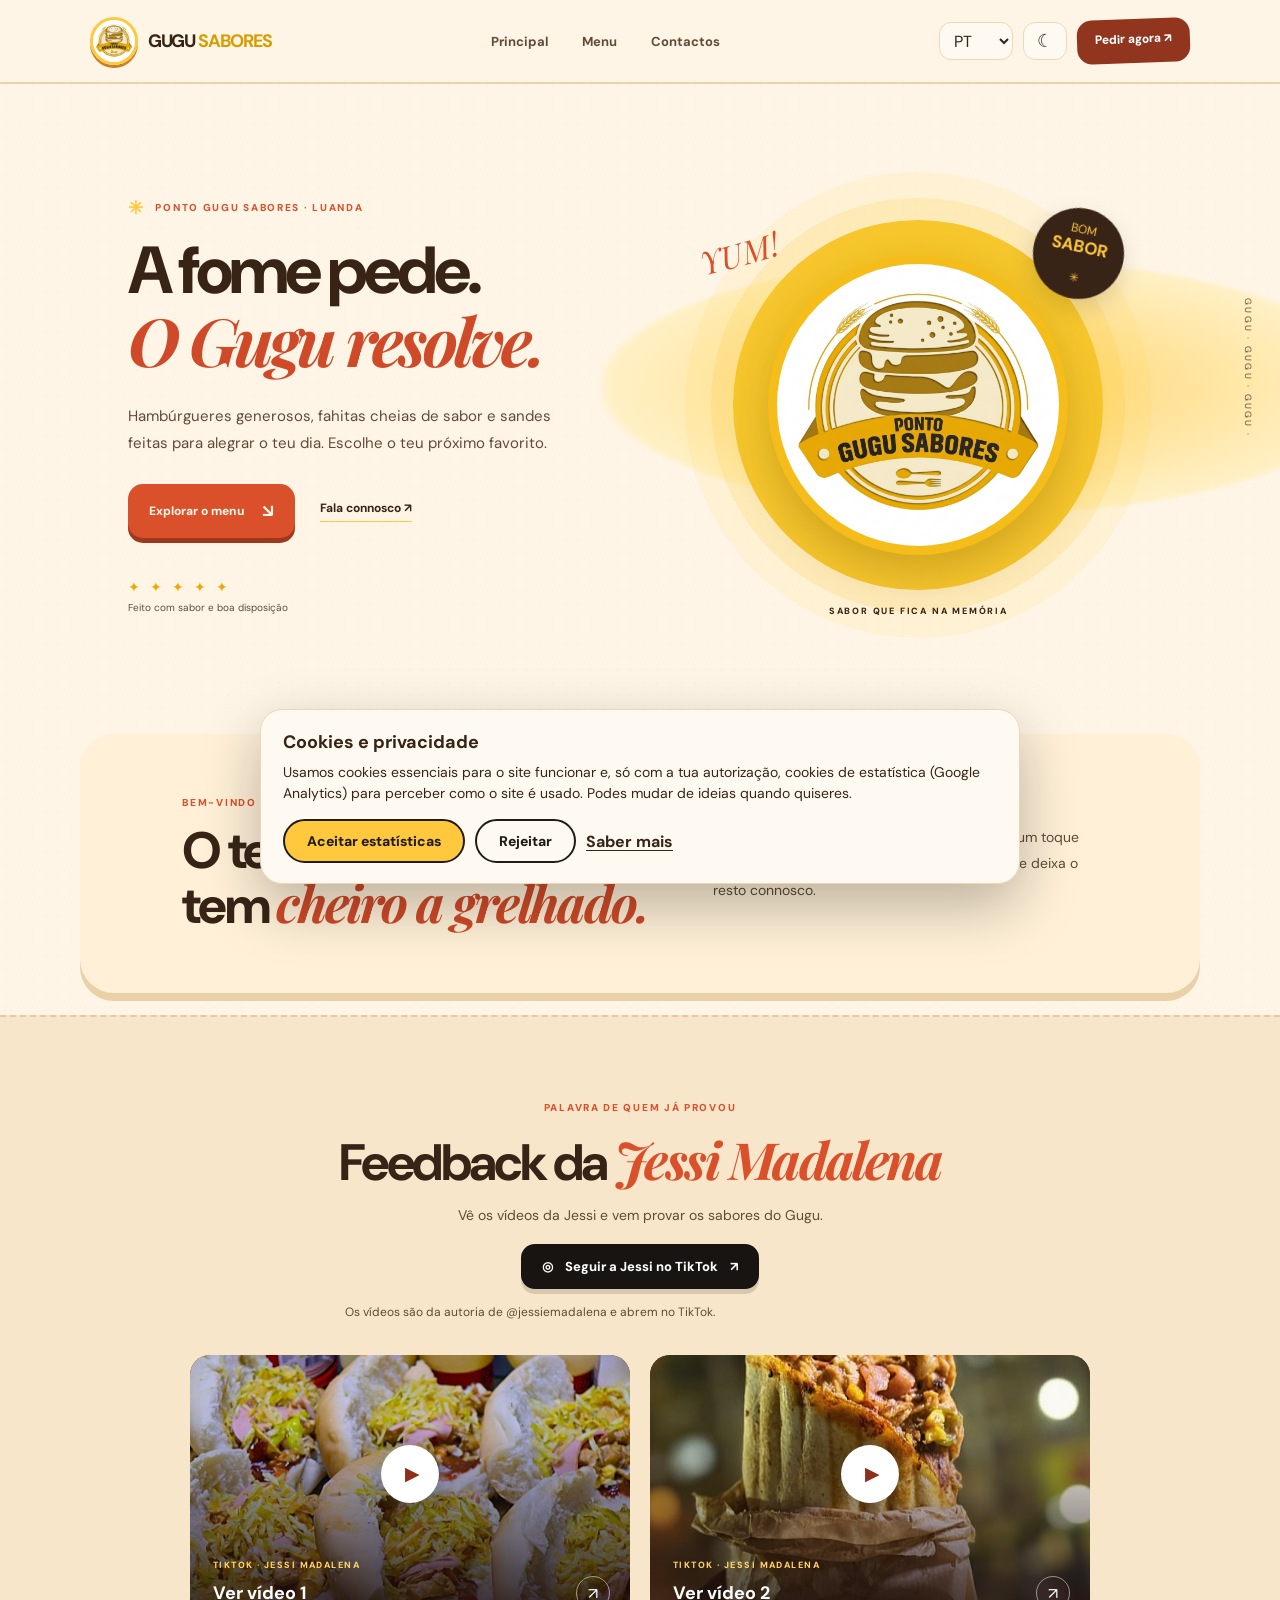
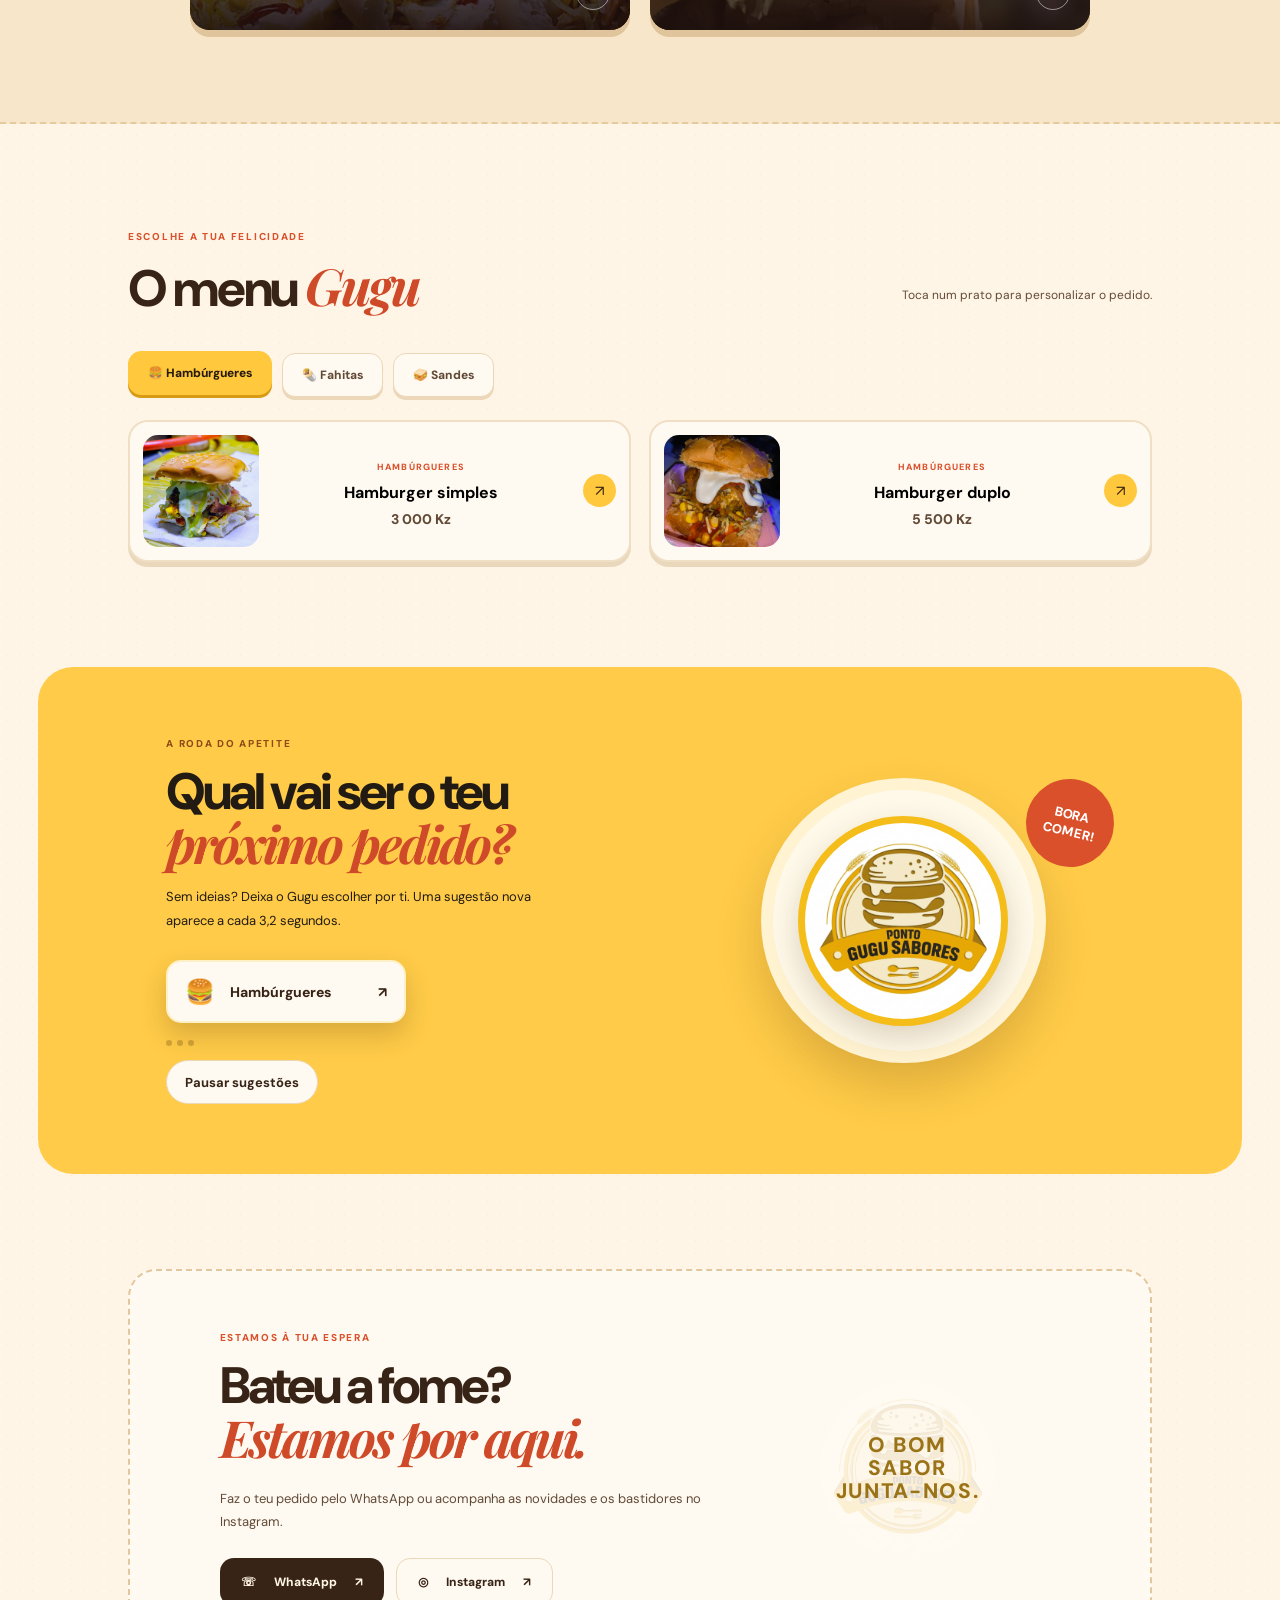
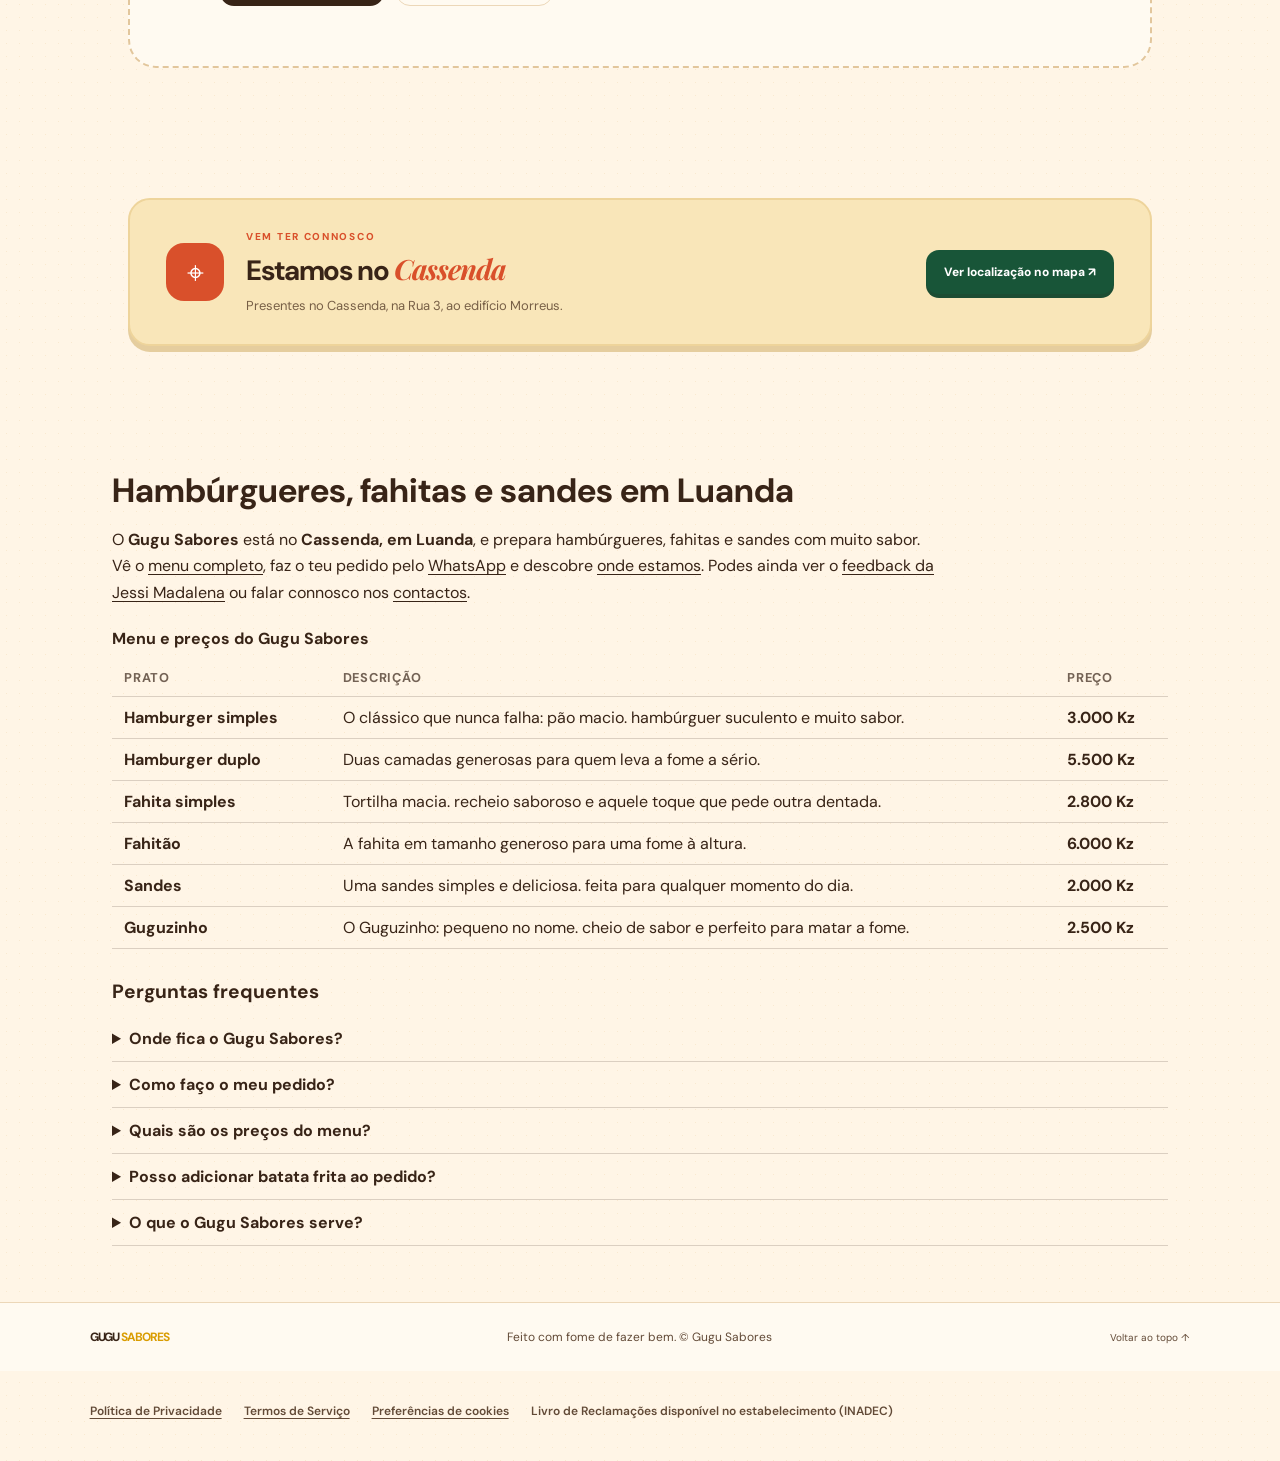
==== public/index.html @ 6931f51d "." ====
<!doctype html>
<html lang="pt">
<head>
<meta charset="utf-8"><meta name="viewport" content="width=device-width,initial-scale=1"><meta name="theme-color" content="#f6f0df">
<title>Gugu Sabores | Hambúrgueres e Fahitas em Luanda</title>
<meta name="description" content="Gugu Sabores no Cassenda, Luanda: hambúrgueres, fahitas e sandes com muito sabor, a partir de 2.000 Kz. Escolhe o teu prato e pede já pelo WhatsApp.">
<meta name="keywords" content="Gugu Sabores, Ponto Gugu Sabores, hambúrgueres em Luanda, hamburger Luanda, hamburger duplo, fahitas em Luanda, fahitão, sandes em Luanda, guguzinho, fast food Luanda, restaurante no Cassenda, comida no Cassenda, onde comer em Luanda, comida Angola, pedir comida pelo WhatsApp, hambúrguer barato Luanda, batata frita, menu e preços Luanda">
<meta name="author" content="Gugu Sabores">
<meta name="robots" content="index,follow,max-image-preview:large,max-snippet:-1,max-video-preview:-1">
<meta name="googlebot" content="index,follow">
<meta name="geo.region" content="AO-LUA"><meta name="geo.placename" content="Cassenda, Luanda"><meta name="format-detection" content="telephone=yes">
<meta name="application-name" content="Gugu Sabores"><meta name="apple-mobile-web-app-title" content="Gugu Sabores"><meta name="msapplication-TileColor" content="#f4bd19"><meta name="rating" content="general"><meta name="referrer" content="strict-origin-when-cross-origin">
<meta name="bingbot" content="index,follow,max-image-preview:large,max-snippet:-1"><meta name="yandex" content="index,follow"><meta name="baiduspider" content="index,follow"><meta name="naver" content="index,follow"><meta name="coverage" content="Worldwide"><meta name="distribution" content="global"><meta name="content-language" content="pt-AO">
<!-- Códigos de verificação: cola aqui o código de cada consola e remove os comentários.
<meta name="google-site-verification" content="CODIGO_GOOGLE">
<meta name="msvalidate.01" content="CODIGO_BING">
<meta name="yandex-verification" content="CODIGO_YANDEX">
<meta name="baidu-site-verification" content="CODIGO_BAIDU">
<meta name="naver-site-verification" content="CODIGO_NAVER">
-->
<link rel="alternate" type="text/markdown" title="LLMs.txt" href="/llms.txt"><link rel="sitemap" type="application/xml" title="Sitemap" href="/sitemap.xml">
<link rel="stylesheet" href="seo.css"><link rel="stylesheet" href="a11y.css">
<link rel="canonical" href="https://www.gugusabores.com/">
<link rel="icon" href="assets/logo-gugu.jpg" type="image/jpeg"><link rel="apple-touch-icon" href="assets/logo-gugu.jpg">
<link rel="alternate" hreflang="pt" href="https://www.gugusabores.com/"><link rel="alternate" hreflang="x-default" href="https://www.gugusabores.com/">
<meta property="og:type" content="restaurant.restaurant"><meta property="og:site_name" content="Gugu Sabores"><meta property="og:locale" content="pt_AO">
<meta property="og:title" content="Gugu Sabores | A fome pede. O Gugu resolve.">
<meta property="og:description" content="Hambúrgueres generosos, fahitas cheias de sabor e sandes feitas para alegrar o teu dia. Estamos no Cassenda, Luanda.">
<meta property="og:url" content="https://www.gugusabores.com/"><meta property="og:image" content="https://www.gugusabores.com/assets/logo-gugu.jpg"><meta property="og:image:alt" content="Logo Gugu Sabores">
<meta name="twitter:card" content="summary_large_image"><meta name="twitter:title" content="Gugu Sabores | Hambúrgueres e Fahitas em Luanda">
<meta name="twitter:description" content="Escolhe o teu próximo favorito e peça pelo WhatsApp. Cassenda, Rua 3, Luanda."><meta name="twitter:image" content="https://www.gugusabores.com/assets/logo-gugu.jpg">
<link rel="preload" as="image" href="assets/logo-gugu.jpg">
<script type="application/ld+json">
{
 "@context": "https://schema.org",
 "@graph": [
  {
   "@type": "WebSite",
   "@id": "https://www.gugusabores.com/#website",
   "url": "https://www.gugusabores.com/",
   "name": "Gugu Sabores",
   "inLanguage": [
    "pt",
    "en",
    "zh",
    "fr",
    "es",
    "ru"
   ],
   "publisher": {
    "@id": "https://www.gugusabores.com/#restaurant"
   }
  },
  {
   "@type": "WebPage",
   "@id": "https://www.gugusabores.com/#webpage",
   "url": "https://www.gugusabores.com/",
   "name": "Gugu Sabores | Hambúrgueres e Fahitas em Luanda",
   "description": "Gugu Sabores no Cassenda, Luanda: hambúrgueres, fahitas e sandes com muito sabor, a partir de 2.000 Kz. Escolhe o teu prato e pede já pelo WhatsApp.",
   "isPartOf": {
    "@id": "https://www.gugusabores.com/#website"
   },
   "about": {
    "@id": "https://www.gugusabores.com/#restaurant"
   },
   "inLanguage": "pt",
   "primaryImageOfPage": {
    "@type": "ImageObject",
    "url": "https://www.gugusabores.com/assets/logo-gugu.jpg"
   }
  },
  {
   "@type": "FastFoodRestaurant",
   "@id": "https://www.gugusabores.com/#restaurant",
   "name": "Gugu Sabores",
   "alternateName": [
    "Ponto Gugu Sabores",
    "Gugu"
   ],
   "url": "https://www.gugusabores.com/",
   "logo": "https://www.gugusabores.com/assets/logo-gugu.jpg",
   "image": [
    "https://www.gugusabores.com/assets/logo-gugu.jpg",
    "https://www.gugusabores.com/assets/fahitao.jpeg",
    "https://www.gugusabores.com/assets/guguzinho.jpeg"
   ],
   "description": "Hambúrgueres, fahitas e sandes com muito sabor em Luanda. Pedidos pelo WhatsApp.",
   "telephone": "+244928321286",
   "servesCuisine": [
    "Hambúrgueres",
    "Fahitas",
    "Sandes",
    "Fast food"
   ],
   "priceRange": "2.000 Kz - 6.000 Kz",
   "currenciesAccepted": "AOA",
   "knowsLanguage": [
    "pt",
    "en",
    "zh",
    "fr",
    "es",
    "ru"
   ],
   "address": {
    "@type": "PostalAddress",
    "streetAddress": "Rua 3, edifício Morreus",
    "addressLocality": "Cassenda",
    "addressRegion": "Luanda",
    "addressCountry": "AO"
   },
   "areaServed": {
    "@type": "City",
    "name": "Luanda"
   },
   "hasMap": "https://maps.app.goo.gl/YDpy7wGhnk9WptqW7",
   "sameAs": [
    "https://www.instagram.com/ponto_gugu_sabores",
    "https://www.tiktok.com/@jessiemadalena"
   ],
   "contactPoint": {
    "@type": "ContactPoint",
    "telephone": "+244928321286",
    "contactType": "customer service",
    "availableLanguage": [
     "Portuguese"
    ],
    "url": "https://wa.me/244928321286"
   },
   "hasMenu": {
    "@type": "Menu",
    "name": "Menu Gugu",
    "url": "https://www.gugusabores.com/#menu",
    "inLanguage": "pt",
    "hasMenuSection": [
     {
      "@type": "MenuSection",
      "name": "Hambúrgueres",
      "hasMenuItem": [
       {
        "@type": "MenuItem",
        "name": "Hamburger simples",
        "description": "O clássico que nunca falha: pão macio, hambúrguer suculento e muito sabor.",
        "offers": {
         "@type": "Offer",
         "price": "3000",
         "priceCurrency": "AOA",
         "availability": "https://schema.org/InStock"
        }
       },
       {
        "@type": "MenuItem",
        "name": "Hamburger duplo",
        "description": "Duas camadas generosas para quem leva a fome a sério.",
        "offers": {
         "@type": "Offer",
         "price": "5500",
         "priceCurrency": "AOA",
         "availability": "https://schema.org/InStock"
        }
       }
      ]
     },
     {
      "@type": "MenuSection",
      "name": "Fahitas",
      "hasMenuItem": [
       {
        "@type": "MenuItem",
        "name": "Fahita simples",
        "description": "Tortilha macia, recheio saboroso e aquele toque que pede outra dentada.",
        "offers": {
         "@type": "Offer",
         "price": "2800",
         "priceCurrency": "AOA",
         "availability": "https://schema.org/InStock"
        }
       },
       {
        "@type": "MenuItem",
        "name": "Fahitão",
        "description": "A fahita em tamanho generoso para uma fome à altura.",
        "offers": {
         "@type": "Offer",
         "price": "6000",
         "priceCurrency": "AOA",
         "availability": "https://schema.org/InStock"
        },
        "image": "https://www.gugusabores.com/assets/fahitao.jpeg"
       }
      ]
     },
     {
      "@type": "MenuSection",
      "name": "Sandes",
      "hasMenuItem": [
       {
        "@type": "MenuItem",
        "name": "Sandes",
        "description": "Uma sandes simples e deliciosa, feita para qualquer momento do dia.",
        "offers": {
         "@type": "Offer",
         "price": "2000",
         "priceCurrency": "AOA",
         "availability": "https://schema.org/InStock"
        }
       },
       {
        "@type": "MenuItem",
        "name": "Guguzinho",
        "description": "O Guguzinho: pequeno no nome, cheio de sabor e perfeito para matar a fome.",
        "offers": {
         "@type": "Offer",
         "price": "2500",
         "priceCurrency": "AOA",
         "availability": "https://schema.org/InStock"
        },
        "image": "https://www.gugusabores.com/assets/guguzinho.jpeg"
       }
      ]
     }
    ]
   },
   "potentialAction": {
    "@type": "OrderAction",
    "target": {
     "@type": "EntryPoint",
     "urlTemplate": "https://wa.me/244928321286",
     "actionPlatform": [
      "http://schema.org/DesktopWebPlatform",
      "http://schema.org/MobileWebPlatform"
     ]
    },
    "deliveryMethod": "http://purl.org/goodrelations/v1#DeliveryModePickUp"
   }
  },
  {
   "@type": "FAQPage",
   "@id": "https://www.gugusabores.com/#faq",
   "mainEntity": [
    {
     "@type": "Question",
     "name": "Onde fica o Gugu Sabores?",
     "acceptedAnswer": {
      "@type": "Answer",
      "text": "O Gugu Sabores está no Cassenda, em Luanda, na Rua 3, junto ao edifício Morreus. Podes abrir a localização no Google Maps através do botão na página."
     }
    },
    {
     "@type": "Question",
     "name": "Como faço o meu pedido?",
     "acceptedAnswer": {
      "@type": "Answer",
      "text": "Escolhe o prato no menu, define a quantidade, adiciona batata frita se quiseres e toca em «Pedir pelo WhatsApp». O pedido abre numa conversa de WhatsApp já preenchida com o número +244 928 321 286."
     }
    },
    {
     "@type": "Question",
     "name": "Quais são os preços do menu?",
     "acceptedAnswer": {
      "@type": "Answer",
      "text": "Sandes 2.000 Kz, Guguzinho 2.500 Kz, Fahita simples 2.800 Kz, Hamburger simples 3.000 Kz, Hamburger duplo 5.500 Kz e Fahitão 6.000 Kz."
     }
    },
    {
     "@type": "Question",
     "name": "Posso adicionar batata frita ao pedido?",
     "acceptedAnswer": {
      "@type": "Answer",
      "text": "Sim. Podes adicionar batata frita a qualquer prato por mais 1.000 Kz por unidade."
     }
    },
    {
     "@type": "Question",
     "name": "O que o Gugu Sabores serve?",
     "acceptedAnswer": {
      "@type": "Answer",
      "text": "Hambúrgueres, fahitas e sandes preparados com muito sabor, incluindo o Hamburger duplo, o Fahitão e o Guguzinho."
     }
    }
   ]
  }
 ]
}
</script>
<link rel="stylesheet" href="style.css"><link rel="stylesheet" href="restaurant.css"><script src="app.js" defer></script><script src="restaurant.js" defer></script><script src="a11y.js" defer></script><script src="cookies.js" defer></script>
</head>
<body>
<a class="skip-link" href="#conteudo" data-l="skip">Saltar para o conteúdo</a>
<header class="topbar"><a class="brand" href="#inicio" title="Gugu Sabores — início" aria-label="Gugu Sabores, início"><img src="assets/logo-gugu.jpg" alt="Logótipo do Gugu Sabores, restaurante no Cassenda, Luanda" width="48" height="48" fetchpriority="high"><span>GUGU <b>SABORES</b></span></a><nav id="main-nav" aria-label="Principal"><a href="#inicio" title="Gugu Sabores — Principal" data-i="navHome">Principal</a><a href="#menu" title="Menu e preços: hambúrgueres, fahitas e sandes" data-i="navMenu">Menu</a><a href="#contactos" title="Contactos do Gugu Sabores: WhatsApp e Instagram" data-i="navContact">Contactos</a></nav><div class="tools"><select id="language" aria-label="Idioma"><option value="pt">PT</option><option value="en">EN</option><option value="zh">中文</option><option value="fr">FR</option><option value="es">ES</option><option value="ru">RU</option></select><button id="theme" class="icon-btn" aria-label="Alternar modo claro e escuro" title="Tema">☾</button><a class="order-top" href="#menu" title="Pedir agora no Gugu Sabores" data-i="order">Pedir agora ↗</a></div><button class="mobile-menu" aria-label="Abrir menu" aria-controls="main-nav" aria-expanded="false">☰</button></header>
<main id="conteudo" tabindex="-1">
<section class="hero" id="inicio" title="Gugu Sabores — hambúrgueres, fahitas e sandes em Luanda"><div class="hero-copy reveal"><p class="kicker"><span aria-hidden="true">✳</span> <span data-i="kicker">PONTO GUGU SABORES · LUANDA</span></p><h1 data-i="heroTitle">A fome pede.<br><em>O Gugu resolve.</em></h1><p class="hero-desc" data-i="heroDesc">Hambúrgueres generosos, fahitas cheias de sabor e sandes feitas para alegrar o teu dia. Escolhe o teu próximo favorito.</p><div class="hero-actions"><a href="#menu" class="btn btn-dark"><span data-i="seeMenu">Explorar o menu</span> <b aria-hidden="true">↘</b></a><a href="#contactos" class="plain-link" data-i="talk">Fala connosco ↗</a></div><div class="trust"><span aria-hidden="true">✦ ✦ ✦ ✦ ✦</span><small data-i="goodMood">Feito com sabor e boa disposição</small></div></div><div class="hero-visual reveal"><div class="sun" aria-hidden="true"></div><div class="hero-badge" aria-hidden="true">BOM<br><b>SABOR</b><br>✳</div><div class="food-illustration burger-art" role="img" aria-label="Logótipo do Gugu Sabores"><i class="bun-top"></i><i class="lettuce"></i><i class="cheese"></i><i class="patty"></i><i class="tomato"></i><i class="bun-bottom"></i></div><span class="scribble" aria-hidden="true">YUM!</span><span class="hero-caption" data-i="fresh">SABOR QUE FICA NA MEMÓRIA</span></div><span class="side-note" aria-hidden="true">GUGU · GUGU · GUGU ·</span></section>
<section class="welcome reveal"><div><p class="kicker" data-i="welcomeKicker">BEM-VINDO À NOSSA CASA</p><h2 data-i="welcomeTitle">O teu lugar feliz<br>tem <em>cheiro a grelhado.</em></h2></div><p data-i="welcomeText">Aqui, cada pedido é preparado com carinho e um toque de ousadia. Junta a malta, escolhe o teu sabor e deixa o resto connosco.</p></section>
<section class="feedback-section" id="feedback" title="Feedback da Jessi Madalena sobre o Gugu Sabores"><div class="feedback-heading reveal"><p class="kicker" data-i="feedbackKicker">PALAVRA DE QUEM JÁ PROVOU</p><h2 data-i="feedbackTitle">Feedback da <em>Jessi Madalena</em></h2><p data-i="feedbackText">Vê os vídeos da Jessi e vem provar os sabores do Gugu.</p><a class="tiktok-follow" title="Jessi Madalena no TikTok" href="https://www.tiktok.com/@jessiemadalena" target="_blank" rel="noopener"><span aria-hidden="true">◎</span> <span data-i="tiktokFollow">Seguir a Jessi no TikTok</span> <b aria-hidden="true">↗</b></a><small class="legal-note" data-l="videoNote">Os vídeos são da autoria de @jessiemadalena e abrem no TikTok.</small></div><div class="video-grid"><a class="video-cover reveal" title="Vídeo 1 da Jessi Madalena no TikTok: Guguzinho" href="https://vt.tiktok.com/ZSp1gmkGe/" target="_blank" rel="noopener"><img loading="lazy" decoding="async" src="assets/guguzinho.jpeg" alt="Capa do vídeo 1 da Jessi Madalena no TikTok: o Guguzinho, sandes do Gugu Sabores"><span class="video-play" aria-hidden="true">▶</span><span class="video-caption"><small>TIKTOK · JESSI MADALENA</small><b data-i="videoOne">Ver vídeo 1</b><i aria-hidden="true">↗</i></span></a><a class="video-cover reveal" title="Vídeo 2 da Jessi Madalena no TikTok: Fahitão" href="https://vt.tiktok.com/ZSp1gPHYN/" target="_blank" rel="noopener"><img loading="lazy" decoding="async" src="assets/fahitao.jpeg" alt="Capa do vídeo 2 da Jessi Madalena no TikTok: o Fahitão, fahita grande do Gugu Sabores"><span class="video-play" aria-hidden="true">▶</span><span class="video-caption"><small>TIKTOK · JESSI MADALENA</small><b data-i="videoTwo">Ver vídeo 2</b><i aria-hidden="true">↗</i></span></a></div></section>
<section class="menu-section" id="menu" title="Menu Gugu Sabores: hambúrgueres, fahitas e sandes"><div class="section-head reveal"><div><p class="kicker" data-i="menuKicker">ESCOLHE A TUA FELICIDADE</p><h2 data-i="menuTitle">O menu <em>Gugu</em></h2></div><p data-i="menuHint">Toca num prato para personalizar o pedido.</p></div><div class="category-tabs" role="group" aria-label="Categorias do menu"><button class="cat-tab active" data-cat="burger" aria-pressed="true" data-i="catBurger">🍔 Hambúrgueres</button><button class="cat-tab" data-cat="fahita" aria-pressed="false" data-i="catFahita">🌯 Fahitas</button><button class="cat-tab" data-cat="sandes" aria-pressed="false" data-i="catSandes">🥪 Sandes</button></div><div class="product-grid" id="product-grid"></div>
<div class="builder" id="builder" role="region" aria-labelledby="selected-title"><div class="builder-top"><div><p class="kicker" data-i="yourOrder">O TEU PEDIDO</p><h3 id="selected-title" tabindex="-1">Hamburger simples</h3></div><button class="close-builder" id="close-builder" aria-label="Fechar personalização do pedido">×</button></div><div class="builder-content"><div class="builder-visual" id="builder-visual"></div><div class="builder-options"><p id="selected-description" class="product-description"></p><div class="option-row"><label for="quantity" data-i="quantity">Quantidade</label><div class="stepper"><button id="minus" aria-label="Diminuir">−</button><input id="quantity" type="number" min="1" max="99" value="1"><button id="plus" aria-label="Aumentar">+</button></div></div><label class="extra-option"><input id="fries" type="checkbox"><span class="checkmark" aria-hidden="true">✓</span><span><b data-i="fries">Adicionar batata frita</b><small data-i="friesPrice">+ 1.000 Kz por unidade</small></span></label><div class="total-row"><span data-i="total">Total do pedido</span><strong id="total" aria-live="polite" aria-atomic="true">2.500 Kz</strong></div><a id="whatsapp-order" class="btn btn-whatsapp" target="_blank" rel="noopener"><span aria-hidden="true">☏</span> <span data-i="orderWhatsapp">Pedir pelo WhatsApp</span> ↗</a><small class="order-note" data-i="orderNote">O pedido abre numa conversa WhatsApp já preenchida.</small><small class="legal-note" data-l="orderPrivacy">Ao pedir pelo WhatsApp, a conversa é tratada também pelo WhatsApp (Meta). Partilha apenas o necessário. <a href="privacidade.html">Política de Privacidade</a>.</small><small class="legal-note" data-l="allergens">Ingredientes e alergénios: pergunta-nos antes de finalizar o pedido.</small></div></div></div></section>
<section class="random-section"><div class="random-copy reveal"><p class="kicker" data-i="surpriseKicker">A RODA DO APETITE</p><h2 data-i="surpriseTitle">Qual vai ser o teu<br><em>próximo pedido?</em></h2><p data-i="surpriseText">Sem ideias? Deixa o Gugu escolher por ti. Uma sugestão nova aparece a cada 3,2 segundos.</p><a id="random-link" href="#menu" title="Ver o menu do Gugu Sabores" class="random-pick"><span id="random-emoji">🍔</span><span id="random-category">Hambúrgueres</span><b aria-hidden="true">↗</b></a><div class="random-dots" aria-hidden="true"><i></i><i></i><i></i></div><button type="button" id="random-pause" class="random-pause" aria-pressed="false" data-l="pause">Pausar sugestões</button></div><div class="random-art"><span class="burst" aria-hidden="true">BORA<br>COMER!</span><div class="plate"><div class="food-illustration burger-art" role="img" aria-label="Logótipo do Gugu Sabores"><i class="bun-top"></i><i class="lettuce"></i><i class="cheese"></i><i class="patty"></i><i class="tomato"></i><i class="bun-bottom"></i></div></div></div></section>
<section class="contact-section" id="contactos" title="Contactos do Gugu Sabores"><div class="contact-card reveal"><div><p class="kicker" data-i="contactKicker">ESTAMOS À TUA ESPERA</p><h2 data-i="contactTitle">Bateu a fome?<br><em>Estamos por aqui.</em></h2><p data-i="contactText">Faz o teu pedido pelo WhatsApp ou acompanha as novidades e os bastidores no Instagram.</p><div class="contact-links"><a class="btn btn-dark" title="Pedir ao Gugu Sabores pelo WhatsApp" href="https://wa.me/244928321286" target="_blank" rel="noopener"><span aria-hidden="true">☏</span> WhatsApp <b aria-hidden="true">↗</b></a><a class="btn btn-outline" title="Gugu Sabores no Instagram" href="https://www.instagram.com/ponto_gugu_sabores?cplk=MWV0ZDNrbjE4c3l1Zg==" target="_blank" rel="noopener"><span aria-hidden="true">◎</span> Instagram <b aria-hidden="true">↗</b></a></div></div><div class="contact-mark"><img src="assets/logo-gugu.jpg" alt=""><span>O BOM<br>SABOR<br>JUNTA-NOS.</span></div></div></section>
<section class="location-section reveal" id="localizacao" title="Localização do Gugu Sabores no Cassenda, Luanda"><div class="location-card"><div class="location-pin" aria-hidden="true">⌖</div><div><p class="kicker" data-i="locationKicker">VEM TER CONNOSCO</p><h2 data-i="locationTitle">Estamos no <em>Cassenda</em></h2><p data-i="locationText">Presentes no Cassenda, na Rua 3, ao edifício Morreus.</p></div><a class="map-link" title="Gugu Sabores no Cassenda, Luanda: ver no Google Maps" href="https://maps.app.goo.gl/YDpy7wGhnk9WptqW7?g_st=ac" target="_blank" rel="noopener"><span data-i="mapLabel">Ver localização no mapa</span> ↗</a></div></section>
<section class="seo-info" id="sobre" lang="pt" aria-labelledby="seo-title"><div class="seo-wrap"><h2 id="seo-title">Hambúrgueres, fahitas e sandes em Luanda</h2><p>O <strong>Gugu Sabores</strong> está no <strong>Cassenda, em Luanda</strong>, e prepara hambúrgueres, fahitas e sandes com muito sabor. Vê o <a href="#menu">menu completo</a>, faz o teu pedido pelo <a href="https://wa.me/244928321286" target="_blank" rel="noopener">WhatsApp</a> e descobre <a href="#localizacao">onde estamos</a>. Podes ainda ver o <a href="#feedback">feedback da Jessi Madalena</a> ou falar connosco nos <a href="#contactos">contactos</a>.</p><div class="seo-table-wrap"><table><caption>Menu e preços do Gugu Sabores</caption><thead><tr><th scope="col">Prato</th><th scope="col">Descrição</th><th scope="col">Preço</th></tr></thead><tbody><tr><th scope="row">Hamburger simples</th><td>O clássico que nunca falha: pão macio. hambúrguer suculento e muito sabor.</td><td>3.000 Kz</td></tr><tr><th scope="row">Hamburger duplo</th><td>Duas camadas generosas para quem leva a fome a sério.</td><td>5.500 Kz</td></tr><tr><th scope="row">Fahita simples</th><td>Tortilha macia. recheio saboroso e aquele toque que pede outra dentada.</td><td>2.800 Kz</td></tr><tr><th scope="row">Fahitão</th><td>A fahita em tamanho generoso para uma fome à altura.</td><td>6.000 Kz</td></tr><tr><th scope="row">Sandes</th><td>Uma sandes simples e deliciosa. feita para qualquer momento do dia.</td><td>2.000 Kz</td></tr><tr><th scope="row">Guguzinho</th><td>O Guguzinho: pequeno no nome. cheio de sabor e perfeito para matar a fome.</td><td>2.500 Kz</td></tr></tbody></table></div><h3>Perguntas frequentes</h3><details><summary>Onde fica o Gugu Sabores?</summary><p>O Gugu Sabores está no Cassenda, em Luanda, na Rua 3, junto ao edifício Morreus. Podes abrir a localização no Google Maps através do botão na página.</p></details><details><summary>Como faço o meu pedido?</summary><p>Escolhe o prato no menu, define a quantidade, adiciona batata frita se quiseres e toca em «Pedir pelo WhatsApp». O pedido abre numa conversa de WhatsApp já preenchida com o número +244 928 321 286.</p></details><details><summary>Quais são os preços do menu?</summary><p>Sandes 2.000 Kz, Guguzinho 2.500 Kz, Fahita simples 2.800 Kz, Hamburger simples 3.000 Kz, Hamburger duplo 5.500 Kz e Fahitão 6.000 Kz.</p></details><details><summary>Posso adicionar batata frita ao pedido?</summary><p>Sim. Podes adicionar batata frita a qualquer prato por mais 1.000 Kz por unidade.</p></details><details><summary>O que o Gugu Sabores serve?</summary><p>Hambúrgueres, fahitas e sandes preparados com muito sabor, incluindo o Hamburger duplo, o Fahitão e o Guguzinho.</p></details></div></section>
</main><footer><a class="brand footer-brand" href="#inicio"><span>GUGU <b>SABORES</b></span></a><span data-i="footer">Feito com fome de fazer bem. © Gugu Sabores</span><a href="#inicio" title="Voltar ao topo" data-i="backTop">Voltar ao topo ↑</a></footer>
<div class="legal-bar"><nav aria-label="Legal"><a href="privacidade.html" data-l="privacy">Política de Privacidade</a><a href="termos.html" data-l="terms">Termos de Serviço</a><button type="button" class="linklike" id="cookie-prefs" data-l="cookiePrefs">Preferências de cookies</button><span data-l="complaints">Livro de Reclamações disponível no estabelecimento (INADEC)</span></nav></div>
</body></html>
---- public/seo.css ----
.seo-info{padding:56px 22px;max-width:1100px;margin:0 auto}
.seo-wrap h2{font-size:clamp(1.5rem,3vw,2.1rem);margin:0 0 14px;line-height:1.15}
.seo-wrap h3{margin:30px 0 12px;font-size:1.2rem}
.seo-wrap p{line-height:1.65;max-width:75ch}
.seo-wrap a{color:inherit;text-decoration:underline;text-underline-offset:3px}
.seo-table-wrap{overflow-x:auto;margin:22px 0}
.seo-info table{width:100%;border-collapse:collapse;min-width:520px}
.seo-info caption{text-align:left;font-weight:700;padding-bottom:10px}
.seo-info th,.seo-info td{text-align:left;padding:10px 12px;border-bottom:1px solid color-mix(in srgb,currentColor 18%,transparent);vertical-align:top}
.seo-info thead th{font-size:.8rem;text-transform:uppercase;letter-spacing:.06em;opacity:.7}
.seo-info td:last-child{white-space:nowrap;font-weight:700}
.seo-info details{border-bottom:1px solid color-mix(in srgb,currentColor 18%,transparent);padding:12px 0}
.seo-info summary{cursor:pointer;font-weight:700}
.seo-info details p{margin:10px 0 0}
---- public/a11y.css ----
/* Acessibilidade, navegação por teclado e aviso de cookies — Gugu Sabores */
.sr-only{position:absolute!important;width:1px;height:1px;margin:-1px;padding:0;overflow:hidden;clip:rect(0 0 0 0);clip-path:inset(50%);white-space:nowrap;border:0}
.skip-link{position:fixed;top:8px;left:8px;z-index:1000;padding:12px 18px;border-radius:12px;background:#211b13;color:#fff7e7;font-weight:800;font-size:14px;transform:translateY(-200%);transition:transform .15s}
.skip-link:focus{transform:translateY(0)}
:focus-visible{outline:3px solid #211b13;outline-offset:3px;box-shadow:0 0 0 6px #f4bd19;border-radius:6px}
body.dark :focus-visible{outline-color:#fff7e7}
[tabindex="-1"]:focus,[tabindex="-1"]:focus-visible{outline:none;box-shadow:none}
.cat-tab:focus-visible,.product-card:focus-visible{outline-offset:2px}
/* alvos de toque/clique de pelo menos 44x44 px */
.tools select,.icon-btn{height:44px;min-width:44px}
.icon-btn{width:44px}
.mobile-menu{min-width:44px;min-height:44px}
.stepper button{width:44px;height:44px}
.stepper input{min-height:44px}
.close-builder{min-width:44px;min-height:44px}
.cat-tab,.product-card,.btn,.order-top{min-height:44px}
/* contraste de cor (WCAG AA) */
.kicker{color:#b4430c}
body.dark .kicker{color:var(--orange)}
.brand b{color:#8a5f00}
body.dark .brand b{color:#f4bd19}
footer,footer small,footer span{font-size:12px}
/* texto legal discreto */
.legal-note{display:block;margin-top:10px;font-size:12px;line-height:1.55;color:var(--muted);max-width:60ch}
.legal-note a,.legal-bar a{text-decoration:underline;text-underline-offset:3px}
.feedback-heading .legal-note{margin:14px 0 0}
.legal-bar{padding:18px 7vw 28px;font-size:12px;color:var(--muted)}
.legal-bar nav{display:flex;flex-wrap:wrap;gap:8px 22px;font-size:12px;font-weight:600;align-items:center}
.linklike{background:none;border:0;padding:8px 0;font:inherit;font-weight:600;color:inherit;text-decoration:underline;text-underline-offset:3px;cursor:pointer;min-height:44px}
.random-pause{margin-top:14px;min-height:44px;padding:0 18px;border-radius:999px;border:1px solid var(--line);background:var(--cream);color:var(--ink);font-weight:700;font-size:13px;cursor:pointer}
.random-pause[aria-pressed="true"]{background:var(--yellow);border-color:var(--yellow);color:#211b13}
/* aviso de cookies */
.cookie-banner{position:fixed;left:16px;right:16px;bottom:calc(16px + env(safe-area-inset-bottom,0px));z-index:900;max-width:760px;margin:0 auto;padding:20px 22px;border-radius:22px;background:var(--cream);color:var(--ink);border:1px solid var(--line);box-shadow:0 22px 60px #0004}
.cookie-banner[hidden]{display:none}
.cookie-banner h2{margin:0 0 8px;font-size:18px;letter-spacing:0}
.cookie-banner p{margin:0 0 14px;font-size:14px;line-height:1.55}
.cookie-banner a{text-decoration:underline;text-underline-offset:3px;font-weight:700}
.ck-actions{display:flex;flex-wrap:wrap;gap:10px;align-items:center}
.ck-btn{min-height:44px;padding:0 22px;border-radius:999px;border:2px solid #211b13;background:var(--cream);color:#211b13;font-weight:800;font-size:14px;cursor:pointer}
.ck-btn.primary{background:var(--yellow);border-color:#211b13}
body.dark .ck-btn{border-color:#fff7e7;color:#fff7e7;background:transparent}
body.dark .ck-btn.primary{background:var(--yellow);color:#211b13}
@media (prefers-reduced-motion:reduce){
  *,*::before,*::after{animation-duration:.01ms!important;animation-iteration-count:1!important;animation-delay:0s!important;transition-duration:.01ms!important;scroll-behavior:auto!important}
  .reveal{opacity:1!important;transform:none!important}
}
@media (forced-colors:active){.cookie-banner,.ck-btn,.random-pause{border:2px solid CanvasText}}
---- public/style.css ----
@import url('https://fonts.googleapis.com/css2?family=DM+Sans:wght@400;500;600;700;800&family=Playfair+Display:ital,wght@0,700;0,800;1,700;1,800&display=swap');
:root{--paper:#f8f4e8;--ink:#211b13;--muted:#756b5a;--yellow:#f4bd19;--orange:#e76625;--cream:#fff9e9;--line:#e4dbc5;--green:#20a45a;--shadow:0 22px 60px #4b35151b}*{box-sizing:border-box}html{scroll-behavior:smooth;scroll-padding-top:92px}body{margin:0;background:var(--paper);color:var(--ink);font-family:'DM Sans',sans-serif;transition:background .35s,color .35s}body.dark{--paper:#1b1915;--ink:#fff7e7;--muted:#c0b6a2;--cream:#27231c;--line:#494031;--shadow:0 22px 60px #0005}a{color:inherit;text-decoration:none}button,select{font:inherit}.topbar{height:84px;padding:0 7vw;display:flex;align-items:center;justify-content:space-between;gap:24px;position:sticky;top:0;z-index:20;background:color-mix(in srgb,var(--paper) 92%,transparent);backdrop-filter:blur(16px);border-bottom:1px solid color-mix(in srgb,var(--line) 60%,transparent)}.brand{display:flex;align-items:center;gap:10px;font-weight:800;letter-spacing:-.06em;font-size:18px}.brand img{width:48px;height:48px;border-radius:50%;object-fit:cover;border:2px solid var(--yellow)}.brand b{color:#d99c00}nav{display:flex;gap:34px;font-size:13px;font-weight:700;color:var(--muted)}nav a:hover,footer a:hover{color:var(--orange)}.tools{display:flex;align-items:center;gap:10px}.tools select,.icon-btn{height:38px;border:1px solid var(--line);border-radius:12px;background:var(--cream);color:var(--ink);padding:0 10px}.icon-btn{width:38px;font-size:18px;cursor:pointer}.order-top{background:var(--yellow);border-radius:999px;padding:12px 18px;font-size:12px;font-weight:800}.mobile-menu{display:none}.hero{min-height:640px;padding:86px 10vw 74px;display:grid;grid-template-columns:1.05fr .95fr;align-items:center;gap:40px;position:relative;overflow:hidden;background:radial-gradient(ellipse at 77% 48%,#f9dc78 0,#f7eab8 27%,transparent 28%)}body.dark .hero{background:radial-gradient(ellipse at 77% 48%,#604b1b 0,#28251c 27%,transparent 28%)}.kicker{font-size:10px;letter-spacing:.17em;font-weight:800;color:var(--orange);margin:0 0 17px}.kicker>span:first-child{color:var(--yellow);font-size:18px;vertical-align:middle;margin-right:7px}.hero h1,.welcome h2,.section-head h2,.random-section h2,.contact-card h2{font-size:clamp(42px,5vw,70px);letter-spacing:-.06em;line-height:.99;margin:0;font-weight:800}.hero h1 em,.welcome h2 em,.section-head h2 em,.random-section h2 em,.contact-card h2 em{font-family:'Playfair Display',serif;color:var(--orange);font-weight:700}.hero-desc{font-size:15px;line-height:1.8;color:var(--muted);max-width:450px;margin:23px 0 27px}.hero-actions{display:flex;align-items:center;gap:25px}.btn{display:inline-flex;align-items:center;justify-content:center;gap:18px;border-radius:999px;padding:15px 21px;font-weight:800;font-size:12px;transition:transform .2s,box-shadow .2s}.btn:hover,.order-top:hover{transform:translateY(-3px);box-shadow:0 10px 22px #37281122}.btn-dark{background:var(--ink);color:var(--paper)}.plain-link{font-size:12px;font-weight:700;border-bottom:1px solid var(--yellow);padding-bottom:5px}.trust{display:flex;flex-direction:column;gap:5px;margin-top:40px}.trust span{color:#eea900;letter-spacing:3px}.trust small{font-size:10px;color:var(--muted)}.hero-visual{position:relative;height:470px;display:grid;place-items:center}.sun{position:absolute;width:370px;height:370px;border-radius:50%;background:#f6c62c;box-shadow:0 0 0 22px #f6c62c2c,0 0 0 48px #f6c62c18;animation:float 5s ease-in-out infinite}.hero-badge{position:absolute;right:6%;top:8%;z-index:3;background:var(--ink);color:var(--yellow);width:91px;height:91px;border-radius:50%;display:grid;place-content:center;text-align:center;font-size:12px;line-height:1.2;transform:rotate(12deg);box-shadow:0 9px 24px #0002}.hero-badge b{font-size:17px}.food-illustration{position:relative;width:255px;height:220px;filter:drop-shadow(0 20px 12px #512f2340);z-index:2;animation:float 4.3s ease-in-out infinite}.food-illustration i{position:absolute;display:block}.bun-top{left:20px;top:10px;width:215px;height:83px;border-radius:130px 130px 40px 40px;background:linear-gradient(#f6ba52,#dc7a27);border-bottom:9px solid #ae541f;transform:rotate(-4deg)}.bun-top:after{content:'✦　·　✦　·　✦';position:absolute;left:51px;top:24px;color:#fff1bf;font-size:14px;transform:rotate(4deg)}.lettuce{left:19px;top:88px;width:220px;height:27px;background:#63a63a;border-radius:50%;clip-path:polygon(0 35%,10% 0,19% 40%,29% 0,40% 47%,50% 0,61% 45%,71% 0,82% 42%,92% 0,100% 32%,95% 100%,4% 100%)}.cheese{left:32px;top:104px;width:196px;height:33px;background:#f5c82c;clip-path:polygon(0 0,100% 0,100% 100%,82% 71%,70% 100%,51% 70%,35% 100%,19% 68%,0 100%)}.patty{left:29px;top:127px;width:200px;height:40px;border-radius:30px;background:linear-gradient(#71341f,#432016)}.tomato{left:39px;top:160px;width:185px;height:18px;border-radius:50%;background:#d74833}.bun-bottom{left:35px;top:173px;width:190px;height:31px;border-radius:0 0 50px 50px;background:linear-gradient(#f3b354,#ce762d);border-top:5px solid #fbd087}.scribble{position:absolute;left:3%;top:13%;font-family:'Playfair Display';font-style:italic;font-size:32px;color:var(--orange);transform:rotate(-16deg)}.hero-caption{position:absolute;bottom:5%;font-size:9px;letter-spacing:.2em;font-weight:800}.side-note{position:absolute;writing-mode:vertical-rl;right:2%;top:34%;font-size:9px;letter-spacing:.25em;color:var(--muted)}.welcome{padding:95px 13vw;display:grid;grid-template-columns:1.1fr .9fr;gap:60px;align-items:center;background:var(--cream)}.welcome h2,.section-head h2,.random-section h2,.contact-card h2{font-size:clamp(36px,4vw,52px)}.welcome>p{font-size:14px;line-height:1.9;color:var(--muted);max-width:410px}.menu-section{padding:100px 10vw 105px}.section-head{display:flex;justify-content:space-between;align-items:end;margin-bottom:38px}.section-head>p{font-size:12px;color:var(--muted)}.category-tabs{display:flex;gap:10px;margin-bottom:23px;flex-wrap:wrap}.cat-tab{border:1px solid var(--line);color:var(--muted);background:var(--cream);padding:13px 19px;border-radius:999px;font-weight:800;font-size:12px;cursor:pointer;transition:.2s}.cat-tab.active,.cat-tab:hover{background:var(--yellow);color:#221a0c;border-color:var(--yellow);transform:translateY(-2px)}.product-grid{display:grid;grid-template-columns:repeat(2,minmax(0,1fr));gap:18px}.product-card{display:flex;align-items:center;gap:19px;padding:17px;background:var(--cream);border:1px solid var(--line);border-radius:24px;cursor:pointer;transition:transform .25s,box-shadow .25s,border-color .25s;animation:fadeUp .5s both}.product-card:hover{transform:translateY(-5px);box-shadow:var(--shadow);border-color:var(--yellow)}.product-thumb{width:116px;height:112px;flex:0 0 116px;border-radius:18px;background:#f6e8c3;display:grid;place-items:center;overflow:hidden}.product-thumb .food-illustration{transform:scale(.42);filter:drop-shadow(0 8px 6px #512f2333);animation:none}.product-meta{flex:1}.product-meta small{font-size:9px;letter-spacing:.13em;color:var(--orange);font-weight:800}.product-meta h3{font-size:17px;margin:7px 0}.product-meta p{font-weight:800;font-size:14px;margin:0;color:var(--muted)}.product-arrow{width:33px;height:33px;border-radius:50%;display:grid;place-items:center;background:#f8e6ae;font-size:15px}.builder{display:none;margin-top:36px;padding:30px;border-radius:28px;background:var(--cream);border:1px solid var(--line);box-shadow:var(--shadow);scroll-margin-top:105px;animation:fadeUp .35s both}.builder.open{display:block}.builder-top{display:flex;justify-content:space-between;align-items:start;border-bottom:1px solid var(--line);padding-bottom:19px}.builder-top h3{font-size:24px;margin:0}.close-builder{border:0;background:transparent;color:var(--muted);font-size:29px;cursor:pointer}.builder-content{display:grid;grid-template-columns:.8fr 1.2fr;gap:32px;padding-top:24px}.builder-visual{min-height:290px;border-radius:22px;background:#f4e7c7;display:grid;place-items:center;overflow:hidden}.builder-visual .food-illustration{transform:scale(1.1)}.product-description{font-size:13px;color:var(--muted);line-height:1.7;margin:0 0 24px}.option-row{display:flex;align-items:center;justify-content:space-between;font-size:13px;font-weight:700;padding-bottom:20px;border-bottom:1px solid var(--line)}.stepper{display:flex;align-items:center;border:1px solid var(--line);border-radius:12px;overflow:hidden}.stepper button{width:37px;height:35px;border:0;background:transparent;color:var(--ink);font-size:18px;cursor:pointer}.stepper input{width:40px;border:0;background:transparent;color:var(--ink);text-align:center;font-weight:800;appearance:textfield}.stepper input::-webkit-inner-spin-button{appearance:none}.extra-option{display:flex;align-items:center;gap:12px;margin:19px 0;cursor:pointer}.extra-option input{position:absolute;opacity:0}.checkmark{width:22px;height:22px;border:1px solid var(--line);border-radius:7px;display:grid;place-items:center;color:transparent}.extra-option input:checked+.checkmark{background:var(--yellow);border-color:var(--yellow);color:#32240b}.extra-option b,.extra-option small{display:block;font-size:12px}.extra-option small{margin-top:4px;color:var(--muted);font-size:10px}.total-row{display:flex;justify-content:space-between;align-items:center;border-top:1px solid var(--line);padding:18px 0;font-size:13px}.total-row strong{font-size:23px}.btn-whatsapp{background:var(--green);color:white;width:100%;font-size:13px}.btn-whatsapp:hover{box-shadow:0 10px 25px #20a45a44}.order-note{display:block;text-align:center;font-size:10px;color:var(--muted);margin-top:12px}.random-section{background:#f4bd19;min-height:430px;padding:70px 13vw;display:grid;grid-template-columns:1fr .8fr;align-items:center;overflow:hidden;color:#211b13}body.dark .random-section{background:#6d5214;color:#fff5df}.random-section .kicker{color:#8e4a17}.random-section h2 em{color:#bb4b25}.random-section p:not(.kicker){font-size:13px;line-height:1.8;max-width:390px}.random-pick{display:inline-flex;align-items:center;gap:15px;background:var(--cream);color:var(--ink);border-radius:15px;padding:14px 17px;margin-top:15px;min-width:240px;font-weight:800;font-size:14px;box-shadow:0 10px 25px #5d410f22;transition:transform .2s}.random-pick:hover{transform:translateX(6px)}.random-pick>span:first-child{font-size:24px}.random-pick b{margin-left:auto}.random-dots{display:flex;gap:5px;margin-top:17px}.random-dots i{width:6px;height:6px;background:#60400f48;border-radius:9px;transition:width .2s}.random-dots i.active{width:21px;background:#4e3310}.random-art{height:315px;display:grid;place-items:center;position:relative}.plate{height:285px;width:285px;border:14px solid #ffedbd;border-radius:50%;background:#fff9e9;display:grid;place-items:center;box-shadow:0 24px 45px #61400e35}.plate .food-illustration{transform:scale(.91)}.burst{position:absolute;right:0;top:5%;background:var(--orange);color:white;font-weight:800;text-align:center;border-radius:50%;width:88px;height:88px;display:grid;place-content:center;transform:rotate(13deg);z-index:2;font-size:13px}.contact-section{padding:95px 10vw}.contact-card{border-radius:30px;padding:60px 7vw;background:var(--cream);border:1px solid var(--line);display:grid;grid-template-columns:1fr .6fr;align-items:center;gap:25px;overflow:hidden}.contact-card>div:first-child>p:not(.kicker){max-width:490px;color:var(--muted);font-size:13px;line-height:1.8;margin:20px 0 25px}.contact-links{display:flex;gap:12px;flex-wrap:wrap}.btn-outline{border:1px solid var(--line);background:transparent}.contact-mark{height:215px;display:grid;place-items:center;position:relative}.contact-mark img{width:175px;height:175px;object-fit:cover;border-radius:50%;opacity:.2}.contact-mark span{position:absolute;text-align:center;font-weight:800;font-size:21px;line-height:1.1;letter-spacing:.08em;color:#9b7317}footer{padding:26px 7vw;border-top:1px solid var(--line);display:flex;align-items:center;justify-content:space-between;font-size:10px;color:var(--muted)}.footer-brand{color:var(--ink)}.reveal{opacity:0;transform:translateY(22px);transition:opacity .7s ease,transform .7s ease}.reveal.visible{opacity:1;transform:translateY(0)}@keyframes float{0%,100%{transform:translateY(0) rotate(-2deg)}50%{transform:translateY(-13px) rotate(2deg)}}@keyframes fadeUp{from{opacity:0;transform:translateY(14px)}to{opacity:1;transform:translateY(0)}}@media(max-width:850px){.topbar{padding:0 5vw}.topbar nav{gap:17px}.hero{padding-left:7vw;padding-right:7vw;min-height:560px}.hero-visual{transform:scale(.83)}.welcome{padding:75px 8vw;gap:30px}.menu-section{padding:80px 7vw}.random-section{padding:60px 8vw}.contact-section{padding:70px 7vw}}@media(max-width:640px){.topbar{height:70px}.brand img{width:41px;height:41px}.brand{font-size:15px}.topbar nav{display:none;position:absolute;left:0;right:0;top:70px;background:var(--paper);padding:20px 6vw;flex-direction:column;border-bottom:1px solid var(--line)}.topbar nav.show{display:flex}.tools{margin-left:auto}.order-top{display:none}.mobile-menu{display:block;border:0;background:transparent;color:var(--ink);font-size:22px}.hero{display:flex;flex-direction:column;align-items:stretch;padding:62px 7vw 48px;gap:8px;min-height:0}.hero h1{font-size:48px}.hero-visual{height:320px;transform:none;margin-top:8px}.sun{width:230px;height:230px}.hero-visual .food-illustration{transform:scale(.75)}.side-note{display:none}.welcome{display:block;padding:66px 8vw}.welcome h2{font-size:38px}.welcome>p{margin-top:23px}.section-head{display:block}.section-head>p{margin-top:12px}.menu-section{padding:70px 5vw}.cat-tab{font-size:11px;padding:12px}.product-grid{grid-template-columns:1fr}.product-card{padding:13px}.product-thumb{width:91px;height:88px;flex-basis:91px}.builder{padding:20px 15px}.builder-content{grid-template-columns:1fr;gap:18px}.builder-visual{min-height:210px}.builder-visual .food-illustration{transform:scale(.83)}.random-section{grid-template-columns:1fr;padding:64px 8vw 50px}.random-art{height:260px}.plate{width:235px;height:235px}.plate .food-illustration{transform:scale(.72)}.burst{right:6%}.contact-section{padding:60px 5vw}.contact-card{padding:34px 25px;grid-template-columns:1fr}.contact-card h2{font-size:40px}.contact-mark{height:145px}.contact-mark img{width:130px;height:130px}.contact-mark span{font-size:17px}footer{padding:24px 6vw;gap:13px;flex-wrap:wrap}footer>span{order:3;width:100%}}
/* Ilustrações CSS dos outros pratos */
.wrap-body{left:42px;top:22px;width:170px;height:180px;border-radius:48% 48% 40% 40%;background:linear-gradient(100deg,#f4d17e,#fff0bc 45%,#e7bd60);transform:rotate(24deg);border:8px solid #dfb454;box-shadow:inset -15px -2px 0 #dcae50}.wrap-fill{left:77px;top:50px;width:102px;height:60px;border-radius:50%;background:linear-gradient(90deg,#8c4325 0 28%,#6f9c3e 29% 50%,#dc5639 51% 70%,#f2c845 71%);transform:rotate(24deg)}.wrap-fold{left:39px;top:22px;width:170px;height:60px;border-radius:50% 50% 10% 10%;border-top:9px solid #ffedb5;transform:rotate(24deg)}.wrap-tip{left:40px;top:144px;width:78px;height:55px;background:#e8bc61;clip-path:polygon(0 0,100% 10%,25% 100%);transform:rotate(24deg)}.sandwich-bread{left:28px;top:25px;width:205px;height:168px;background:linear-gradient(135deg,#f5ca79,#d98c3b);clip-path:polygon(0 95%,15% 10%,87% 0,100% 88%,87% 100%);border-radius:28px}.sandwich-fill{left:38px;top:89px;width:190px;height:45px;background:linear-gradient(#71a03d 0 25%,#d94c32 26% 48%,#f5d046 49% 67%,#744026 68%);clip-path:polygon(0 0,100% 15%,92% 100%,12% 100%)}.sandwich-top{left:35px;top:33px;width:194px;height:74px;background:linear-gradient(135deg,#ffdb8c,#e39b49);clip-path:polygon(4% 92%,24% 9%,86% 0,100% 90%,73% 100%);border-radius:25px}
:root{--paper:#fff5e6;--ink:#382417;--muted:#806b59;--yellow:#ffc83d;--orange:#d9502b;--cream:#fffaf1;--line:#ecd7b8;--green:#23894f;--shadow:0 18px 40px #673a1718}body{background-color:var(--paper);background-image:radial-gradient(#e5bb7c33 .75px,transparent .75px);background-size:13px 13px}body.dark{--paper:#201b17;--ink:#fff2dd;--muted:#c7ad94;--cream:#2a241e;--line:#4a3a2b;--shadow:0 18px 40px #0005}h1,h2,h3,.brand{font-family:'DM Sans',system-ui,sans-serif}.topbar{border-bottom:2px solid #e9d4b1;background:color-mix(in srgb,var(--paper) 95%,transparent)}.brand img{border:3px solid var(--yellow);box-shadow:0 3px 0 #c78223}.order-top{background:var(--orange);color:white;border-radius:15px;transform:rotate(-2deg)}.hero{background:radial-gradient(ellipse at 77% 48%,#ffd56c 0,#fff0c5 27%,transparent 28%);min-height:595px}.hero h1{font-size:clamp(43px,5.2vw,73px);line-height:1.03}.hero h1 em,.welcome h2 em,.section-head h2 em,.random-section h2 em,.contact-card h2 em{color:#cf4a28}.hero .btn-dark{border-radius:15px;background:var(--orange);box-shadow:0 5px 0 #9e381f}.hero .btn-dark b{font-size:18px}.trust span{font-size:14px}.welcome{background:#fff0d7;border-radius:34px;margin:20px auto 0;max-width:1120px;padding:62px 8%;box-shadow:0 8px 0 #e9d0a7}.menu-section{padding-top:84px}.section-head h2,.welcome h2{letter-spacing:-.045em}.cat-tab{border-radius:13px;background:var(--cream);box-shadow:0 3px 0 var(--line)}.cat-tab.active{background:var(--yellow);box-shadow:0 3px 0 #d69a15}.product-card{border:2px solid #f0dfc4;border-radius:20px;box-shadow:0 5px 0 #ead8bd;padding:13px}.product-card:hover{box-shadow:0 9px 0 #ead8bd}.product-thumb{border-radius:15px;background:#f6e3bd}.product-thumb img{width:100%;height:100%;display:block;object-fit:cover;transition:transform .4s}.product-card:hover .product-thumb img{transform:scale(1.07)}.product-meta h3{font-size:16px}.product-arrow{background:var(--yellow);color:#392414}.builder{border-radius:22px;border:2px solid #f0dfc4;box-shadow:0 6px 0 #ead8bd}.builder-visual{border-radius:16px}.builder-visual img{display:block;width:100%;height:100%;min-height:290px;max-height:410px;object-fit:cover;border-radius:16px}.btn-whatsapp{border-radius:14px}.random-section{background:#ffcb48;border-radius:35px;margin:0 3vw;padding-left:10vw;padding-right:10vw}.random-pick{border-radius:15px;border:2px solid #fff0c5}.plate{border:12px solid #fff3d2}.contact-card{border:2px dashed #e2c69c;border-radius:28px}.contact-links .btn{border-radius:14px}.contact-mark img{opacity:.12}footer{background:var(--cream)}.feedback-section{padding:84px 10vw 92px;background:#f7e6c9;border-block:2px dashed #e4ca9e;margin:22px 0}body.dark .feedback-section{background:#30271e}.feedback-heading{text-align:center;max-width:700px;margin:0 auto 34px}.feedback-heading h2{font-size:clamp(34px,4vw,52px);line-height:1.1;letter-spacing:-.05em;margin:0}.feedback-heading h2 em{font-family:'Playfair Display',serif;color:var(--orange)}.feedback-heading>p:not(.kicker){font-size:14px;color:var(--muted);margin:14px 0 20px}.tiktok-follow{display:inline-flex;align-items:center;gap:12px;background:#201b19;color:white;padding:14px 21px;border-radius:14px;font-weight:800;font-size:13px;box-shadow:0 5px 0 #0002;transition:transform .2s}.tiktok-follow:hover{transform:translateY(-3px)}.tiktok-follow>b{color:#ff5d6d}.video-grid{display:grid;grid-template-columns:repeat(2,minmax(0,1fr));gap:20px;max-width:900px;margin:0 auto}.video-cover{position:relative;display:block;overflow:hidden;border-radius:20px;aspect-ratio:16/10;background:#6e452a;box-shadow:0 7px 0 #e0c49c;isolation:isolate}.video-cover:after{content:'';position:absolute;inset:25% 0 0;background:linear-gradient(transparent,#1e100de6);z-index:0}.video-cover img{width:100%;height:100%;object-fit:cover;display:block;transition:transform .45s}.video-cover:hover img{transform:scale(1.06)}.video-play{position:absolute;left:50%;top:43%;transform:translate(-50%,-50%);height:58px;width:58px;border-radius:50%;display:grid;place-items:center;padding-left:4px;background:#fff;color:var(--orange);font-size:19px;box-shadow:0 5px 20px #0003;z-index:1}.video-caption{position:absolute;z-index:1;bottom:20px;left:23px;right:20px;color:white;display:grid;grid-template-columns:1fr auto;align-items:center;gap:5px}.video-caption small{grid-column:1/-1;font-size:9px;letter-spacing:.16em;font-weight:800;color:#ffd368}.video-caption b{font-size:18px}.video-caption i{font-style:normal;border:1px solid #ffffff80;border-radius:50%;width:34px;height:34px;display:grid;place-items:center}.location-section{padding:35px 10vw 70px}.location-card{max-width:1080px;margin:auto;padding:30px 36px;display:flex;gap:22px;align-items:center;background:#f9e6b9;border:2px solid #eed49b;border-radius:22px;box-shadow:0 6px 0 #e5cd9e}.location-pin{width:58px;height:58px;display:grid;place-items:center;flex:0 0 58px;background:var(--orange);border-radius:18px;color:white;font-size:30px}.location-card .kicker{margin-bottom:7px}.location-card h2{font-size:28px;margin:0;letter-spacing:-.04em}.location-card h2 em{font-family:'Playfair Display',serif;color:var(--orange)}.location-card p:not(.kicker){margin:8px 0 0;color:#775f46;font-size:13px}.map-link{margin-left:auto;white-space:nowrap;background:#2d6b49;color:white;border-radius:13px;padding:14px 18px;font-size:12px;font-weight:800;box-shadow:0 4px 0 #1c4d33}.map-link:hover{transform:translateY(-2px)}@media(max-width:640px){.hero{background:radial-gradient(ellipse at 50% 79%,#ffd56c 0,#fff0c5 33%,transparent 34%)}.welcome{margin:0 4vw;border-radius:24px;padding:40px 8%;}.feedback-section{padding:62px 5vw}.video-grid{grid-template-columns:1fr}.video-cover{aspect-ratio:16/11}.location-section{padding:25px 5vw 55px}.location-card{padding:22px;display:grid;grid-template-columns:52px 1fr;gap:14px}.location-pin{width:52px;height:52px;flex-basis:52px}.location-card h2{font-size:23px}.map-link{grid-column:1/-1;margin:4px 0 0;justify-self:stretch;text-align:center}.builder-visual img{min-height:210px;max-height:290px}.random-section{margin:0 3vw;border-radius:25px}}
:root{--muted:#624a37}body.dark{--muted:#e1cfb9}.order-top{background:#91351f!important;color:#fff!important}.btn-whatsapp{background:#176638!important;color:#fff!important}.map-link{background:#185538!important;color:#fff!important}.tiktok-follow{background:#171412!important;color:#fff!important}.tiktok-follow span,.tiktok-follow b{color:#fff!important}.btn-outline{color:var(--ink)!important}.btn-dark{color:var(--paper)!important}.video-play{background:#fff!important;color:#8d2f1b!important}.cat-tab.active{color:#281b0e!important}.map-link span{color:#fff!important}.product-meta p,.hero-desc,.welcome>p,.contact-card>div:first-child>p:not(.kicker){color:var(--muted)}
---- public/restaurant.css ----
.hero-visual .food-illustration,.plate .food-illustration{display:block;width:300px;height:300px;position:relative;z-index:2;border:9px solid #f4bd19;border-radius:50%;background:#fffaf1 url("assets/logo-gugu.jpg") center/cover no-repeat;box-shadow:0 18px 42px #49300e36,0 0 0 10px #f4bd1925;filter:none;animation:logoArrive .85s cubic-bezier(.2,.8,.2,1) both}
.hero-visual .food-illustration i,.plate .food-illustration i{display:none}
.plate .food-illustration{width:210px;height:210px;border-width:7px;box-shadow:0 12px 30px #49300e30}
body.dark .hero-visual .food-illustration,body.dark .plate .food-illustration{background-color:#fffaf1;border-color:#ffd348;box-shadow:0 18px 45px #0008,0 0 0 10px #ffd34821}
.random-copy,.random-pick{position:relative;z-index:5}.random-art{position:relative;z-index:1}.random-pick{box-shadow:0 12px 26px #52370e38;transition:transform .25s ease,box-shadow .25s ease}.random-pick:hover{transform:translateY(-4px);box-shadow:0 17px 30px #52370e48}
.cat-tab{overflow:hidden}.cat-tab .tab-letter{display:inline-block;animation:tabLetterEnter .5s cubic-bezier(.2,.8,.2,1) both;animation-delay:calc(var(--letter-index)*18ms)}.cat-tab:hover .tab-letter{animation-name:tabLetterHover;animation-duration:.42s}.cat-tab.active .tab-letter{color:#281b0e}
@keyframes logoArrive{from{opacity:0;transform:translateY(14px) scale(.94)}to{opacity:1;transform:translateY(0) scale(1)}}
@keyframes tabLetterEnter{from{opacity:0;transform:translateY(8px) rotate(-5deg)}to{opacity:1;transform:translateY(0) rotate(0)}}
@keyframes tabLetterHover{0%,100%{transform:translateY(0) rotate(0)}45%{transform:translateY(-3px) rotate(-3deg)}}
@media(max-width:640px){.hero-visual .food-illustration{width:250px;height:250px}.plate .food-illustration{width:175px;height:175px}.random-copy,.random-pick{z-index:6}}
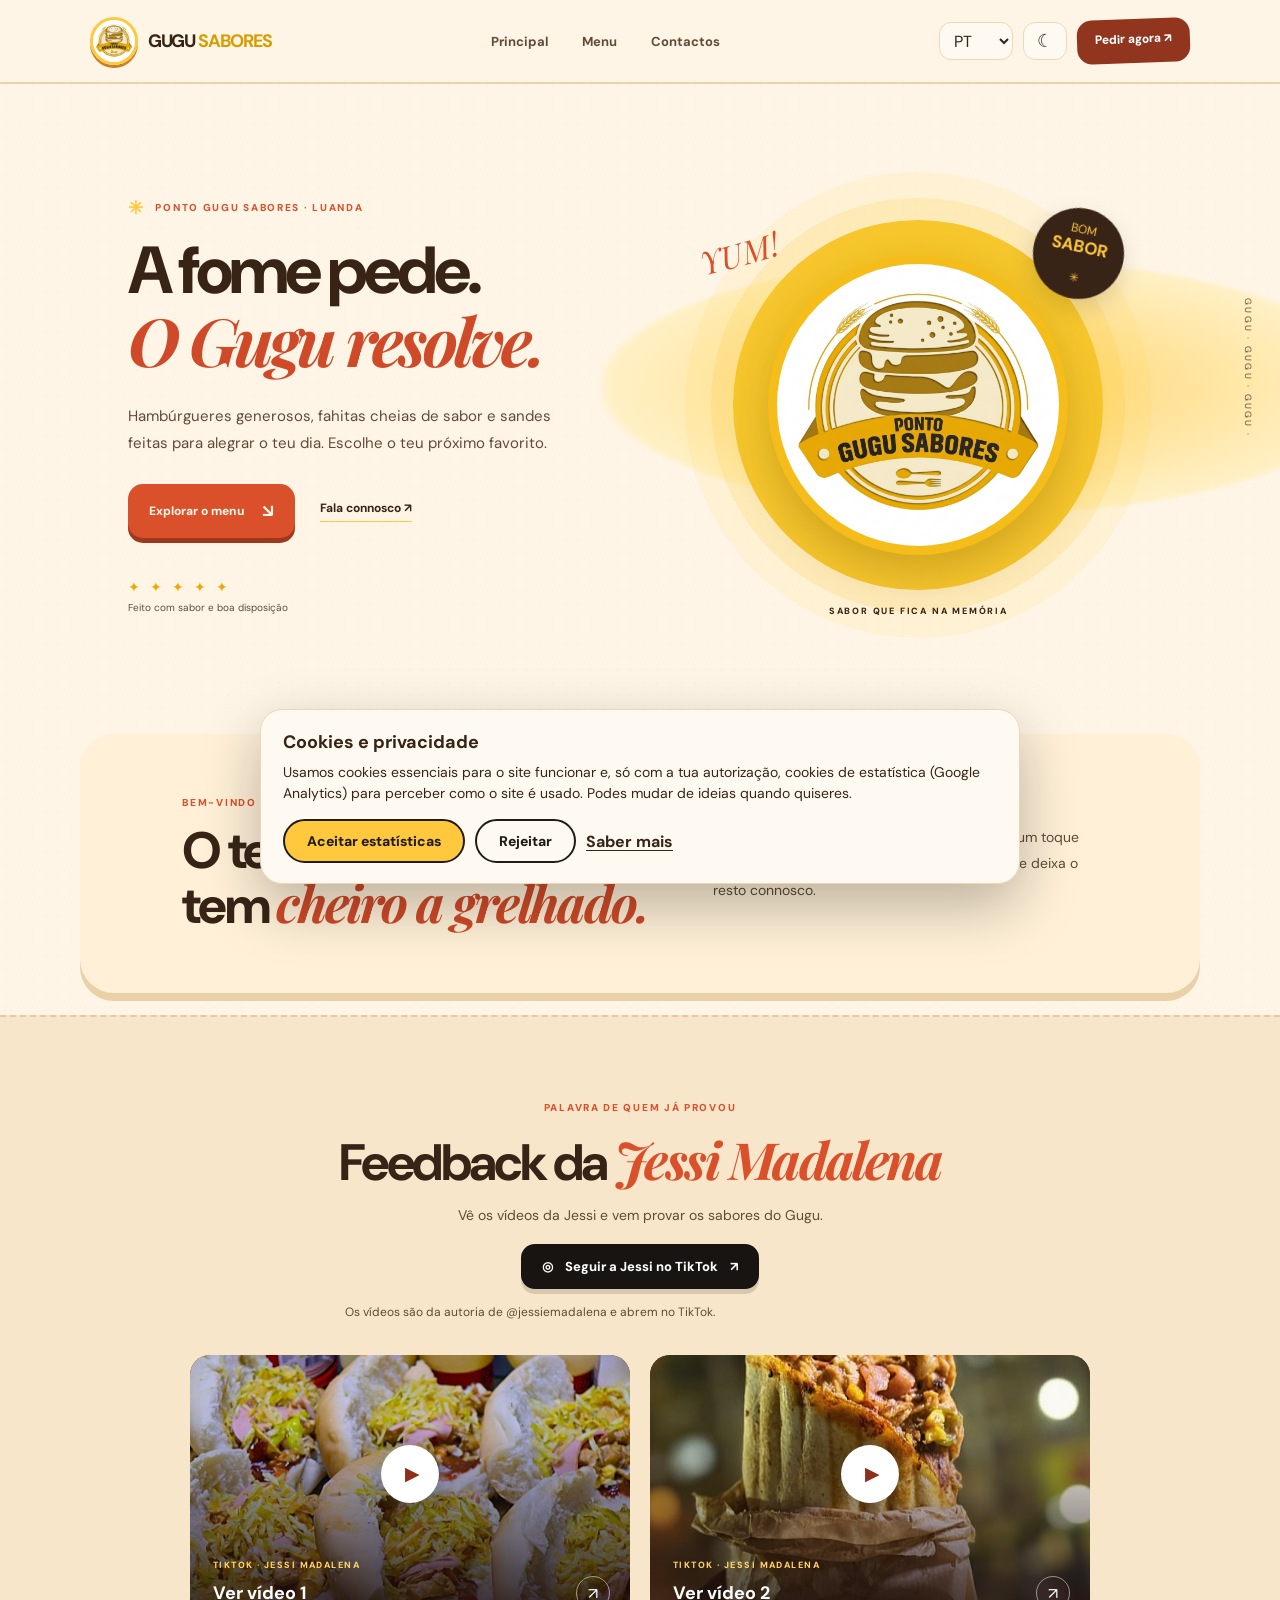
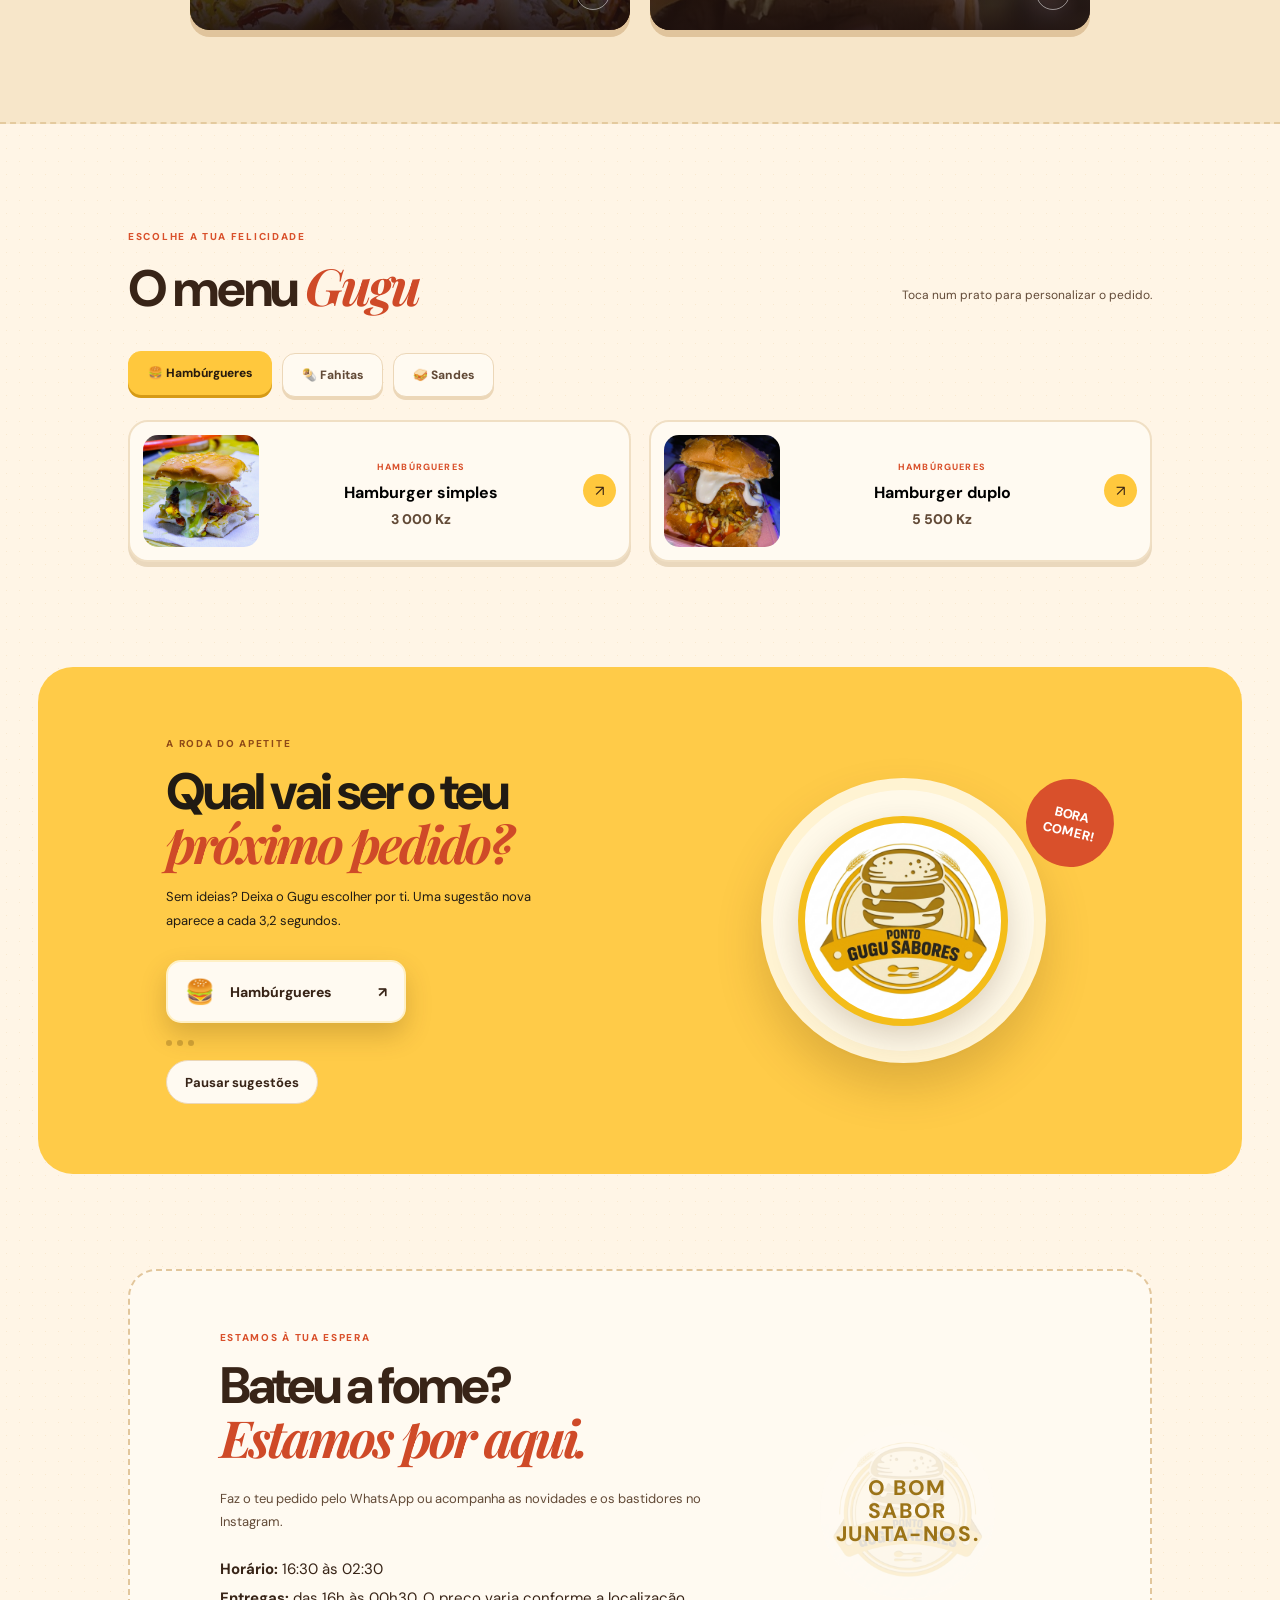
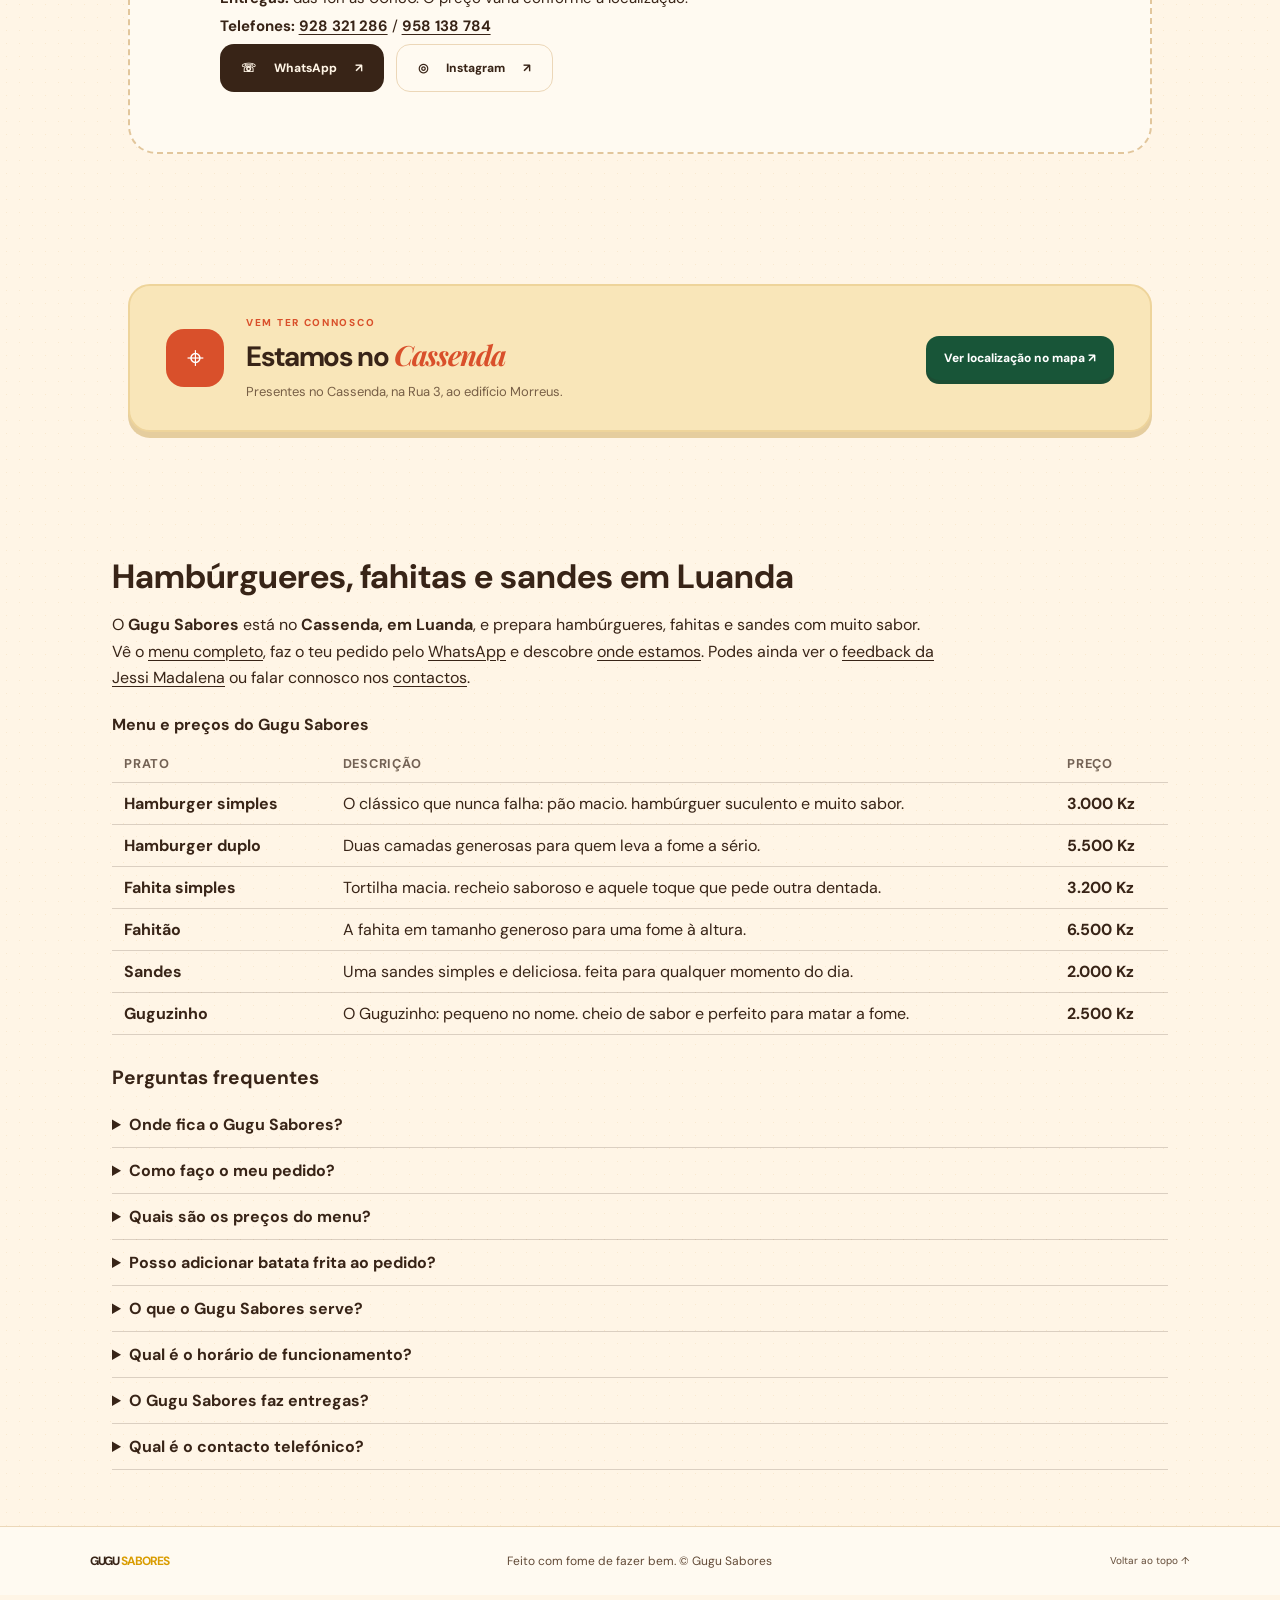
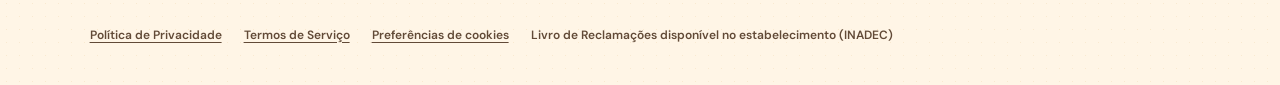
==== commit d5b4baf6: "upd final" ====
--- a/public/index.html
+++ b/public/index.html
@@ -1,10 +1,20 @@
 <!doctype html>
 <html lang="pt">
 <head>
-<meta charset="utf-8"><meta name="viewport" content="width=device-width,initial-scale=1"><meta name="theme-color" content="#f6f0df">
+<meta charset="utf-8">
+<!-- Google tag (GTM-WSKVH3TZ) com Consent Mode: só carrega se o visitante já aceitou estatísticas; caso contrário carrega em cookies.js quando aceitar -->
+<script>
+window.dataLayer=window.dataLayer||[];function gtag(){dataLayer.push(arguments)}
+gtag('consent','default',{analytics_storage:'denied',ad_storage:'denied',ad_user_data:'denied',ad_personalization:'denied'});window.__guguDefault=true;
+(function(){var ok=false;try{var v=JSON.parse(localStorage.getItem('gugu-consent'));ok=!!(v&&v.v===1&&v.analytics===true&&Date.now()-v.ts<31536000000)}catch(e){}
+if(!ok)return;gtag('consent','update',{analytics_storage:'granted'});
+var s=document.createElement('script');s.async=true;s.src='https://www.googletagmanager.com/gtm.js?id=GTM-WSKVH3TZ';document.head.appendChild(s);
+gtag('js',new Date());window.__guguTag=true})();
+</script>
+<meta name="viewport" content="width=device-width,initial-scale=1"><meta name="theme-color" content="#f6f0df">
 <title>Gugu Sabores | Hambúrgueres e Fahitas em Luanda</title>
 <meta name="description" content="Gugu Sabores no Cassenda, Luanda: hambúrgueres, fahitas e sandes com muito sabor, a partir de 2.000 Kz. Escolhe o teu prato e pede já pelo WhatsApp.">
-<meta name="keywords" content="Gugu Sabores, Ponto Gugu Sabores, hambúrgueres em Luanda, hamburger Luanda, hamburger duplo, fahitas em Luanda, fahitão, sandes em Luanda, guguzinho, fast food Luanda, restaurante no Cassenda, comida no Cassenda, onde comer em Luanda, comida Angola, pedir comida pelo WhatsApp, hambúrguer barato Luanda, batata frita, menu e preços Luanda">
+<meta name="keywords" content="Gugu Sabores, Ponto Gugu Sabores, hambúrgueres em Luanda, hamburger Luanda, hamburger duplo, fahitas em Luanda, fahitão, sandes em Luanda, guguzinho, fast food Luanda, restaurante no Cassenda, comida no Cassenda, onde comer em Luanda, comida Angola, pedir comida pelo WhatsApp, hambúrguer barato Luanda, batata frita, menu e preços Luanda, Hamburguerias, lanche, Comida, Hamburguerias em Angola, Melhores Hamburguerias de Angola, Melhores hamburgueres, entrega de comida em Luanda, hambúrgueres ao domicílio">
 <meta name="author" content="Gugu Sabores">
 <meta name="robots" content="index,follow,max-image-preview:large,max-snippet:-1,max-video-preview:-1">
 <meta name="googlebot" content="index,follow">
@@ -20,24 +30,23 @@
 -->
 <link rel="alternate" type="text/markdown" title="LLMs.txt" href="/llms.txt"><link rel="sitemap" type="application/xml" title="Sitemap" href="/sitemap.xml">
 <link rel="stylesheet" href="seo.css"><link rel="stylesheet" href="a11y.css">
-<link rel="canonical" href="https://www.gugusabores.com/">
+<link rel="canonical" href="https://gugu-sabores.web.app/">
 <link rel="icon" href="assets/logo-gugu.jpg" type="image/jpeg"><link rel="apple-touch-icon" href="assets/logo-gugu.jpg">
-<link rel="alternate" hreflang="pt" href="https://www.gugusabores.com/"><link rel="alternate" hreflang="x-default" href="https://www.gugusabores.com/">
+<link rel="alternate" hreflang="pt" href="https://gugu-sabores.web.app/"><link rel="alternate" hreflang="x-default" href="https://gugu-sabores.web.app/">
 <meta property="og:type" content="restaurant.restaurant"><meta property="og:site_name" content="Gugu Sabores"><meta property="og:locale" content="pt_AO">
 <meta property="og:title" content="Gugu Sabores | A fome pede. O Gugu resolve.">
 <meta property="og:description" content="Hambúrgueres generosos, fahitas cheias de sabor e sandes feitas para alegrar o teu dia. Estamos no Cassenda, Luanda.">
-<meta property="og:url" content="https://www.gugusabores.com/"><meta property="og:image" content="https://www.gugusabores.com/assets/logo-gugu.jpg"><meta property="og:image:alt" content="Logo Gugu Sabores">
+<meta property="og:url" content="https://gugu-sabores.web.app/"><meta property="og:image" content="https://gugu-sabores.web.app/assets/logo-gugu.jpg"><meta property="og:image:alt" content="Logo Gugu Sabores">
 <meta name="twitter:card" content="summary_large_image"><meta name="twitter:title" content="Gugu Sabores | Hambúrgueres e Fahitas em Luanda">
-<meta name="twitter:description" content="Escolhe o teu próximo favorito e peça pelo WhatsApp. Cassenda, Rua 3, Luanda."><meta name="twitter:image" content="https://www.gugusabores.com/assets/logo-gugu.jpg">
+<meta name="twitter:description" content="Escolhe o teu próximo favorito e peça pelo WhatsApp. Cassenda, Rua 3, Luanda."><meta name="twitter:image" content="https://gugu-sabores.web.app/assets/logo-gugu.jpg">
 <link rel="preload" as="image" href="assets/logo-gugu.jpg">
-<script type="application/ld+json">
-{
+<script type="application/ld+json">{
  "@context": "https://schema.org",
  "@graph": [
   {
    "@type": "WebSite",
-   "@id": "https://www.gugusabores.com/#website",
-   "url": "https://www.gugusabores.com/",
+   "@id": "https://gugu-sabores.web.app/#website",
+   "url": "https://gugu-sabores.web.app/",
    "name": "Gugu Sabores",
    "inLanguage": [
     "pt",
@@ -48,51 +57,55 @@
     "ru"
    ],
    "publisher": {
-    "@id": "https://www.gugusabores.com/#restaurant"
+    "@id": "https://gugu-sabores.web.app/#restaurant"
    }
   },
   {
    "@type": "WebPage",
-   "@id": "https://www.gugusabores.com/#webpage",
-   "url": "https://www.gugusabores.com/",
+   "@id": "https://gugu-sabores.web.app/#webpage",
+   "url": "https://gugu-sabores.web.app/",
    "name": "Gugu Sabores | Hambúrgueres e Fahitas em Luanda",
    "description": "Gugu Sabores no Cassenda, Luanda: hambúrgueres, fahitas e sandes com muito sabor, a partir de 2.000 Kz. Escolhe o teu prato e pede já pelo WhatsApp.",
    "isPartOf": {
-    "@id": "https://www.gugusabores.com/#website"
+    "@id": "https://gugu-sabores.web.app/#website"
    },
    "about": {
-    "@id": "https://www.gugusabores.com/#restaurant"
+    "@id": "https://gugu-sabores.web.app/#restaurant"
    },
    "inLanguage": "pt",
    "primaryImageOfPage": {
     "@type": "ImageObject",
-    "url": "https://www.gugusabores.com/assets/logo-gugu.jpg"
+    "url": "https://gugu-sabores.web.app/assets/logo-gugu.jpg"
    }
   },
   {
    "@type": "FastFoodRestaurant",
-   "@id": "https://www.gugusabores.com/#restaurant",
+   "@id": "https://gugu-sabores.web.app/#restaurant",
    "name": "Gugu Sabores",
    "alternateName": [
     "Ponto Gugu Sabores",
     "Gugu"
    ],
-   "url": "https://www.gugusabores.com/",
-   "logo": "https://www.gugusabores.com/assets/logo-gugu.jpg",
+   "url": "https://gugu-sabores.web.app/",
+   "logo": "https://gugu-sabores.web.app/assets/logo-gugu.jpg",
    "image": [
-    "https://www.gugusabores.com/assets/logo-gugu.jpg",
-    "https://www.gugusabores.com/assets/fahitao.jpeg",
-    "https://www.gugusabores.com/assets/guguzinho.jpeg"
-   ],
-   "description": "Hambúrgueres, fahitas e sandes com muito sabor em Luanda. Pedidos pelo WhatsApp.",
-   "telephone": "+244928321286",
+    "https://gugu-sabores.web.app/assets/logo-gugu.jpg",
+    "https://gugu-sabores.web.app/assets/fahitao.jpeg",
+    "https://gugu-sabores.web.app/assets/guguzinho.jpeg",
+    "https://gugu-sabores.web.app/assets/fahita-simples.jpeg"
+   ],
+   "description": "Hambúrgueres, fahitas e sandes com muito sabor em Luanda. Pedidos pelo WhatsApp. Entregas das 16h às 00h30.",
+   "telephone": [
+    "+244928321286",
+    "+244958138784"
+   ],
    "servesCuisine": [
     "Hambúrgueres",
     "Fahitas",
     "Sandes",
     "Fast food"
    ],
-   "priceRange": "2.000 Kz - 6.000 Kz",
+   "priceRange": "2.000 Kz - 6.500 Kz",
    "currenciesAccepted": "AOA",
    "knowsLanguage": [
     "pt",
@@ -118,19 +131,29 @@
     "https://www.instagram.com/ponto_gugu_sabores",
     "https://www.tiktok.com/@jessiemadalena"
    ],
-   "contactPoint": {
-    "@type": "ContactPoint",
-    "telephone": "+244928321286",
-    "contactType": "customer service",
-    "availableLanguage": [
-     "Portuguese"
-    ],
-    "url": "https://wa.me/244928321286"
-   },
+   "contactPoint": [
+    {
+     "@type": "ContactPoint",
+     "telephone": "+244928321286",
+     "contactType": "customer service",
+     "availableLanguage": [
+      "Portuguese"
+     ],
+     "url": "https://wa.me/244928321286"
+    },
+    {
+     "@type": "ContactPoint",
+     "telephone": "+244958138784",
+     "contactType": "customer service",
+     "availableLanguage": [
+      "Portuguese"
+     ]
+    }
+   ],
    "hasMenu": {
     "@type": "Menu",
     "name": "Menu Gugu",
-    "url": "https://www.gugusabores.com/#menu",
+    "url": "https://gugu-sabores.web.app/#menu",
     "inLanguage": "pt",
     "hasMenuSection": [
      {
@@ -171,10 +194,11 @@
         "description": "Tortilha macia, recheio saboroso e aquele toque que pede outra dentada.",
         "offers": {
          "@type": "Offer",
-         "price": "2800",
-         "priceCurrency": "AOA",
-         "availability": "https://schema.org/InStock"
-        }
+         "price": "3200",
+         "priceCurrency": "AOA",
+         "availability": "https://schema.org/InStock"
+        },
+        "image": "https://gugu-sabores.web.app/assets/fahita-simples.jpeg"
        },
        {
         "@type": "MenuItem",
@@ -182,11 +206,11 @@
         "description": "A fahita em tamanho generoso para uma fome à altura.",
         "offers": {
          "@type": "Offer",
-         "price": "6000",
+         "price": "6500",
          "priceCurrency": "AOA",
          "availability": "https://schema.org/InStock"
         },
-        "image": "https://www.gugusabores.com/assets/fahitao.jpeg"
+        "image": "https://gugu-sabores.web.app/assets/fahitao.jpeg"
        }
       ]
      },
@@ -215,7 +239,7 @@
          "priceCurrency": "AOA",
          "availability": "https://schema.org/InStock"
         },
-        "image": "https://www.gugusabores.com/assets/guguzinho.jpeg"
+        "image": "https://gugu-sabores.web.app/assets/guguzinho.jpeg"
        }
       ]
      }
@@ -231,12 +255,31 @@
       "http://schema.org/MobileWebPlatform"
      ]
     },
-    "deliveryMethod": "http://purl.org/goodrelations/v1#DeliveryModePickUp"
-   }
+    "deliveryMethod": [
+     "http://purl.org/goodrelations/v1#DeliveryModeOwnFleet",
+     "http://purl.org/goodrelations/v1#DeliveryModePickUp"
+    ]
+   },
+   "openingHoursSpecification": [
+    {
+     "@type": "OpeningHoursSpecification",
+     "dayOfWeek": [
+      "Monday",
+      "Tuesday",
+      "Wednesday",
+      "Thursday",
+      "Friday",
+      "Saturday",
+      "Sunday"
+     ],
+     "opens": "16:30",
+     "closes": "02:30"
+    }
+   ]
   },
   {
    "@type": "FAQPage",
-   "@id": "https://www.gugusabores.com/#faq",
+   "@id": "https://gugu-sabores.web.app/#faq",
    "mainEntity": [
     {
      "@type": "Question",
@@ -259,7 +302,7 @@
      "name": "Quais são os preços do menu?",
      "acceptedAnswer": {
       "@type": "Answer",
-      "text": "Sandes 2.000 Kz, Guguzinho 2.500 Kz, Fahita simples 2.800 Kz, Hamburger simples 3.000 Kz, Hamburger duplo 5.500 Kz e Fahitão 6.000 Kz."
+      "text": "Sandes 2.000 Kz, Guguzinho 2.500 Kz, Fahita simples 3.200 Kz, Hamburger simples 3.000 Kz, Hamburger duplo 5.500 Kz e Fahitão 6.500 Kz."
      }
     },
     {
@@ -267,7 +310,7 @@
      "name": "Posso adicionar batata frita ao pedido?",
      "acceptedAnswer": {
       "@type": "Answer",
-      "text": "Sim. Podes adicionar batata frita a qualquer prato por mais 1.000 Kz por unidade."
+      "text": "Sim. Podes adicionar batata frita a qualquer prato por mais 1.500 Kz por unidade."
      }
     },
     {
@@ -276,13 +319,36 @@
      "acceptedAnswer": {
       "@type": "Answer",
       "text": "Hambúrgueres, fahitas e sandes preparados com muito sabor, incluindo o Hamburger duplo, o Fahitão e o Guguzinho."
+     }
+    },
+    {
+     "@type": "Question",
+     "name": "Qual é o horário de funcionamento?",
+     "acceptedAnswer": {
+      "@type": "Answer",
+      "text": "O Gugu Sabores abre das 16:30 às 02:30."
+     }
+    },
+    {
+     "@type": "Question",
+     "name": "O Gugu Sabores faz entregas?",
+     "acceptedAnswer": {
+      "@type": "Answer",
+      "text": "Sim. As entregas estão disponíveis das 16h às 00h30 e o preço varia conforme a tua localização. Confirmamos o valor da entrega na conversa de WhatsApp antes de finalizares o pedido."
+     }
+    },
+    {
+     "@type": "Question",
+     "name": "Qual é o contacto telefónico?",
+     "acceptedAnswer": {
+      "@type": "Answer",
+      "text": "Podes ligar ou escrever para 928 321 286 ou 958 138 784."
      }
     }
    ]
   }
  ]
-}
-</script>
+}</script>
 <link rel="stylesheet" href="style.css"><link rel="stylesheet" href="restaurant.css"><script src="app.js" defer></script><script src="restaurant.js" defer></script><script src="a11y.js" defer></script><script src="cookies.js" defer></script>
 </head>
 <body>
@@ -293,11 +359,11 @@
 <section class="welcome reveal"><div><p class="kicker" data-i="welcomeKicker">BEM-VINDO À NOSSA CASA</p><h2 data-i="welcomeTitle">O teu lugar feliz<br>tem <em>cheiro a grelhado.</em></h2></div><p data-i="welcomeText">Aqui, cada pedido é preparado com carinho e um toque de ousadia. Junta a malta, escolhe o teu sabor e deixa o resto connosco.</p></section>
 <section class="feedback-section" id="feedback" title="Feedback da Jessi Madalena sobre o Gugu Sabores"><div class="feedback-heading reveal"><p class="kicker" data-i="feedbackKicker">PALAVRA DE QUEM JÁ PROVOU</p><h2 data-i="feedbackTitle">Feedback da <em>Jessi Madalena</em></h2><p data-i="feedbackText">Vê os vídeos da Jessi e vem provar os sabores do Gugu.</p><a class="tiktok-follow" title="Jessi Madalena no TikTok" href="https://www.tiktok.com/@jessiemadalena" target="_blank" rel="noopener"><span aria-hidden="true">◎</span> <span data-i="tiktokFollow">Seguir a Jessi no TikTok</span> <b aria-hidden="true">↗</b></a><small class="legal-note" data-l="videoNote">Os vídeos são da autoria de @jessiemadalena e abrem no TikTok.</small></div><div class="video-grid"><a class="video-cover reveal" title="Vídeo 1 da Jessi Madalena no TikTok: Guguzinho" href="https://vt.tiktok.com/ZSp1gmkGe/" target="_blank" rel="noopener"><img loading="lazy" decoding="async" src="assets/guguzinho.jpeg" alt="Capa do vídeo 1 da Jessi Madalena no TikTok: o Guguzinho, sandes do Gugu Sabores"><span class="video-play" aria-hidden="true">▶</span><span class="video-caption"><small>TIKTOK · JESSI MADALENA</small><b data-i="videoOne">Ver vídeo 1</b><i aria-hidden="true">↗</i></span></a><a class="video-cover reveal" title="Vídeo 2 da Jessi Madalena no TikTok: Fahitão" href="https://vt.tiktok.com/ZSp1gPHYN/" target="_blank" rel="noopener"><img loading="lazy" decoding="async" src="assets/fahitao.jpeg" alt="Capa do vídeo 2 da Jessi Madalena no TikTok: o Fahitão, fahita grande do Gugu Sabores"><span class="video-play" aria-hidden="true">▶</span><span class="video-caption"><small>TIKTOK · JESSI MADALENA</small><b data-i="videoTwo">Ver vídeo 2</b><i aria-hidden="true">↗</i></span></a></div></section>
 <section class="menu-section" id="menu" title="Menu Gugu Sabores: hambúrgueres, fahitas e sandes"><div class="section-head reveal"><div><p class="kicker" data-i="menuKicker">ESCOLHE A TUA FELICIDADE</p><h2 data-i="menuTitle">O menu <em>Gugu</em></h2></div><p data-i="menuHint">Toca num prato para personalizar o pedido.</p></div><div class="category-tabs" role="group" aria-label="Categorias do menu"><button class="cat-tab active" data-cat="burger" aria-pressed="true" data-i="catBurger">🍔 Hambúrgueres</button><button class="cat-tab" data-cat="fahita" aria-pressed="false" data-i="catFahita">🌯 Fahitas</button><button class="cat-tab" data-cat="sandes" aria-pressed="false" data-i="catSandes">🥪 Sandes</button></div><div class="product-grid" id="product-grid"></div>
-<div class="builder" id="builder" role="region" aria-labelledby="selected-title"><div class="builder-top"><div><p class="kicker" data-i="yourOrder">O TEU PEDIDO</p><h3 id="selected-title" tabindex="-1">Hamburger simples</h3></div><button class="close-builder" id="close-builder" aria-label="Fechar personalização do pedido">×</button></div><div class="builder-content"><div class="builder-visual" id="builder-visual"></div><div class="builder-options"><p id="selected-description" class="product-description"></p><div class="option-row"><label for="quantity" data-i="quantity">Quantidade</label><div class="stepper"><button id="minus" aria-label="Diminuir">−</button><input id="quantity" type="number" min="1" max="99" value="1"><button id="plus" aria-label="Aumentar">+</button></div></div><label class="extra-option"><input id="fries" type="checkbox"><span class="checkmark" aria-hidden="true">✓</span><span><b data-i="fries">Adicionar batata frita</b><small data-i="friesPrice">+ 1.000 Kz por unidade</small></span></label><div class="total-row"><span data-i="total">Total do pedido</span><strong id="total" aria-live="polite" aria-atomic="true">2.500 Kz</strong></div><a id="whatsapp-order" class="btn btn-whatsapp" target="_blank" rel="noopener"><span aria-hidden="true">☏</span> <span data-i="orderWhatsapp">Pedir pelo WhatsApp</span> ↗</a><small class="order-note" data-i="orderNote">O pedido abre numa conversa WhatsApp já preenchida.</small><small class="legal-note" data-l="orderPrivacy">Ao pedir pelo WhatsApp, a conversa é tratada também pelo WhatsApp (Meta). Partilha apenas o necessário. <a href="privacidade.html">Política de Privacidade</a>.</small><small class="legal-note" data-l="allergens">Ingredientes e alergénios: pergunta-nos antes de finalizar o pedido.</small></div></div></div></section>
+<div class="builder" id="builder" role="region" aria-labelledby="selected-title"><div class="builder-top"><div><p class="kicker" data-i="yourOrder">O TEU PEDIDO</p><h3 id="selected-title" tabindex="-1">Hamburger simples</h3></div><button class="close-builder" id="close-builder" aria-label="Fechar personalização do pedido">×</button></div><div class="builder-content"><div class="builder-visual" id="builder-visual"></div><div class="builder-options"><p id="selected-description" class="product-description"></p><div class="option-row"><label for="quantity" data-i="quantity">Quantidade</label><div class="stepper"><button id="minus" aria-label="Diminuir">−</button><input id="quantity" type="number" min="1" max="99" value="1"><button id="plus" aria-label="Aumentar">+</button></div></div><label class="extra-option"><input id="fries" type="checkbox"><span class="checkmark" aria-hidden="true">✓</span><span><b data-i="fries">Adicionar batata frita</b><small data-i="friesPrice">+ 1.500 Kz por unidade</small></span></label><div class="total-row"><span data-i="total">Total do pedido</span><strong id="total" aria-live="polite" aria-atomic="true">3.000 Kz</strong></div><a id="whatsapp-order" class="btn btn-whatsapp" target="_blank" rel="noopener"><span aria-hidden="true">☏</span> <span data-i="orderWhatsapp">Pedir pelo WhatsApp</span> ↗</a><small class="order-note" data-i="orderNote">O pedido abre numa conversa WhatsApp já preenchida.</small><small class="legal-note" data-l="orderPrivacy">Ao pedir pelo WhatsApp, a conversa é tratada também pelo WhatsApp (Meta). Partilha apenas o necessário. <a href="privacidade.html">Política de Privacidade</a>.</small><small class="legal-note" data-l="allergens">Ingredientes e alergénios: pergunta-nos antes de finalizar o pedido.</small><small class="legal-note" data-l="orderDelivery">Entregas das 16h às 00h30. O preço da entrega varia conforme a localização e é confirmado antes de finalizares o pedido.</small></div></div></div></section>
 <section class="random-section"><div class="random-copy reveal"><p class="kicker" data-i="surpriseKicker">A RODA DO APETITE</p><h2 data-i="surpriseTitle">Qual vai ser o teu<br><em>próximo pedido?</em></h2><p data-i="surpriseText">Sem ideias? Deixa o Gugu escolher por ti. Uma sugestão nova aparece a cada 3,2 segundos.</p><a id="random-link" href="#menu" title="Ver o menu do Gugu Sabores" class="random-pick"><span id="random-emoji">🍔</span><span id="random-category">Hambúrgueres</span><b aria-hidden="true">↗</b></a><div class="random-dots" aria-hidden="true"><i></i><i></i><i></i></div><button type="button" id="random-pause" class="random-pause" aria-pressed="false" data-l="pause">Pausar sugestões</button></div><div class="random-art"><span class="burst" aria-hidden="true">BORA<br>COMER!</span><div class="plate"><div class="food-illustration burger-art" role="img" aria-label="Logótipo do Gugu Sabores"><i class="bun-top"></i><i class="lettuce"></i><i class="cheese"></i><i class="patty"></i><i class="tomato"></i><i class="bun-bottom"></i></div></div></div></section>
-<section class="contact-section" id="contactos" title="Contactos do Gugu Sabores"><div class="contact-card reveal"><div><p class="kicker" data-i="contactKicker">ESTAMOS À TUA ESPERA</p><h2 data-i="contactTitle">Bateu a fome?<br><em>Estamos por aqui.</em></h2><p data-i="contactText">Faz o teu pedido pelo WhatsApp ou acompanha as novidades e os bastidores no Instagram.</p><div class="contact-links"><a class="btn btn-dark" title="Pedir ao Gugu Sabores pelo WhatsApp" href="https://wa.me/244928321286" target="_blank" rel="noopener"><span aria-hidden="true">☏</span> WhatsApp <b aria-hidden="true">↗</b></a><a class="btn btn-outline" title="Gugu Sabores no Instagram" href="https://www.instagram.com/ponto_gugu_sabores?cplk=MWV0ZDNrbjE4c3l1Zg==" target="_blank" rel="noopener"><span aria-hidden="true">◎</span> Instagram <b aria-hidden="true">↗</b></a></div></div><div class="contact-mark"><img src="assets/logo-gugu.jpg" alt=""><span>O BOM<br>SABOR<br>JUNTA-NOS.</span></div></div></section>
+<section class="contact-section" id="contactos" title="Contactos do Gugu Sabores"><div class="contact-card reveal"><div><p class="kicker" data-i="contactKicker">ESTAMOS À TUA ESPERA</p><h2 data-i="contactTitle">Bateu a fome?<br><em>Estamos por aqui.</em></h2><p data-i="contactText">Faz o teu pedido pelo WhatsApp ou acompanha as novidades e os bastidores no Instagram.</p><ul class="contact-info"><li data-l="infoHours"><strong>Horário:</strong> 16:30 às 02:30</li><li data-l="infoDelivery"><strong>Entregas:</strong> das 16h às 00h30. O preço varia conforme a localização.</li><li data-l="infoPhones"><strong>Telefones:</strong> <a href="tel:+244928321286">928 321 286</a> / <a href="tel:+244958138784">958 138 784</a></li></ul><div class="contact-links"><a class="btn btn-dark" title="Pedir ao Gugu Sabores pelo WhatsApp" href="https://wa.me/244928321286" target="_blank" rel="noopener"><span aria-hidden="true">☏</span> WhatsApp <b aria-hidden="true">↗</b></a><a class="btn btn-outline" title="Gugu Sabores no Instagram" href="https://www.instagram.com/ponto_gugu_sabores?cplk=MWV0ZDNrbjE4c3l1Zg==" target="_blank" rel="noopener"><span aria-hidden="true">◎</span> Instagram <b aria-hidden="true">↗</b></a></div></div><div class="contact-mark"><img src="assets/logo-gugu.jpg" alt=""><span>O BOM<br>SABOR<br>JUNTA-NOS.</span></div></div></section>
 <section class="location-section reveal" id="localizacao" title="Localização do Gugu Sabores no Cassenda, Luanda"><div class="location-card"><div class="location-pin" aria-hidden="true">⌖</div><div><p class="kicker" data-i="locationKicker">VEM TER CONNOSCO</p><h2 data-i="locationTitle">Estamos no <em>Cassenda</em></h2><p data-i="locationText">Presentes no Cassenda, na Rua 3, ao edifício Morreus.</p></div><a class="map-link" title="Gugu Sabores no Cassenda, Luanda: ver no Google Maps" href="https://maps.app.goo.gl/YDpy7wGhnk9WptqW7?g_st=ac" target="_blank" rel="noopener"><span data-i="mapLabel">Ver localização no mapa</span> ↗</a></div></section>
-<section class="seo-info" id="sobre" lang="pt" aria-labelledby="seo-title"><div class="seo-wrap"><h2 id="seo-title">Hambúrgueres, fahitas e sandes em Luanda</h2><p>O <strong>Gugu Sabores</strong> está no <strong>Cassenda, em Luanda</strong>, e prepara hambúrgueres, fahitas e sandes com muito sabor. Vê o <a href="#menu">menu completo</a>, faz o teu pedido pelo <a href="https://wa.me/244928321286" target="_blank" rel="noopener">WhatsApp</a> e descobre <a href="#localizacao">onde estamos</a>. Podes ainda ver o <a href="#feedback">feedback da Jessi Madalena</a> ou falar connosco nos <a href="#contactos">contactos</a>.</p><div class="seo-table-wrap"><table><caption>Menu e preços do Gugu Sabores</caption><thead><tr><th scope="col">Prato</th><th scope="col">Descrição</th><th scope="col">Preço</th></tr></thead><tbody><tr><th scope="row">Hamburger simples</th><td>O clássico que nunca falha: pão macio. hambúrguer suculento e muito sabor.</td><td>3.000 Kz</td></tr><tr><th scope="row">Hamburger duplo</th><td>Duas camadas generosas para quem leva a fome a sério.</td><td>5.500 Kz</td></tr><tr><th scope="row">Fahita simples</th><td>Tortilha macia. recheio saboroso e aquele toque que pede outra dentada.</td><td>2.800 Kz</td></tr><tr><th scope="row">Fahitão</th><td>A fahita em tamanho generoso para uma fome à altura.</td><td>6.000 Kz</td></tr><tr><th scope="row">Sandes</th><td>Uma sandes simples e deliciosa. feita para qualquer momento do dia.</td><td>2.000 Kz</td></tr><tr><th scope="row">Guguzinho</th><td>O Guguzinho: pequeno no nome. cheio de sabor e perfeito para matar a fome.</td><td>2.500 Kz</td></tr></tbody></table></div><h3>Perguntas frequentes</h3><details><summary>Onde fica o Gugu Sabores?</summary><p>O Gugu Sabores está no Cassenda, em Luanda, na Rua 3, junto ao edifício Morreus. Podes abrir a localização no Google Maps através do botão na página.</p></details><details><summary>Como faço o meu pedido?</summary><p>Escolhe o prato no menu, define a quantidade, adiciona batata frita se quiseres e toca em «Pedir pelo WhatsApp». O pedido abre numa conversa de WhatsApp já preenchida com o número +244 928 321 286.</p></details><details><summary>Quais são os preços do menu?</summary><p>Sandes 2.000 Kz, Guguzinho 2.500 Kz, Fahita simples 2.800 Kz, Hamburger simples 3.000 Kz, Hamburger duplo 5.500 Kz e Fahitão 6.000 Kz.</p></details><details><summary>Posso adicionar batata frita ao pedido?</summary><p>Sim. Podes adicionar batata frita a qualquer prato por mais 1.000 Kz por unidade.</p></details><details><summary>O que o Gugu Sabores serve?</summary><p>Hambúrgueres, fahitas e sandes preparados com muito sabor, incluindo o Hamburger duplo, o Fahitão e o Guguzinho.</p></details></div></section>
+<section class="seo-info" id="sobre" lang="pt" aria-labelledby="seo-title"><div class="seo-wrap"><h2 id="seo-title">Hambúrgueres, fahitas e sandes em Luanda</h2><p>O <strong>Gugu Sabores</strong> está no <strong>Cassenda, em Luanda</strong>, e prepara hambúrgueres, fahitas e sandes com muito sabor. Vê o <a href="#menu">menu completo</a>, faz o teu pedido pelo <a href="https://wa.me/244928321286" target="_blank" rel="noopener">WhatsApp</a> e descobre <a href="#localizacao">onde estamos</a>. Podes ainda ver o <a href="#feedback">feedback da Jessi Madalena</a> ou falar connosco nos <a href="#contactos">contactos</a>.</p><div class="seo-table-wrap"><table><caption>Menu e preços do Gugu Sabores</caption><thead><tr><th scope="col">Prato</th><th scope="col">Descrição</th><th scope="col">Preço</th></tr></thead><tbody><tr><th scope="row">Hamburger simples</th><td>O clássico que nunca falha: pão macio. hambúrguer suculento e muito sabor.</td><td>3.000 Kz</td></tr><tr><th scope="row">Hamburger duplo</th><td>Duas camadas generosas para quem leva a fome a sério.</td><td>5.500 Kz</td></tr><tr><th scope="row">Fahita simples</th><td>Tortilha macia. recheio saboroso e aquele toque que pede outra dentada.</td><td>3.200 Kz</td></tr><tr><th scope="row">Fahitão</th><td>A fahita em tamanho generoso para uma fome à altura.</td><td>6.500 Kz</td></tr><tr><th scope="row">Sandes</th><td>Uma sandes simples e deliciosa. feita para qualquer momento do dia.</td><td>2.000 Kz</td></tr><tr><th scope="row">Guguzinho</th><td>O Guguzinho: pequeno no nome. cheio de sabor e perfeito para matar a fome.</td><td>2.500 Kz</td></tr></tbody></table></div><h3>Perguntas frequentes</h3><details><summary>Onde fica o Gugu Sabores?</summary><p>O Gugu Sabores está no Cassenda, em Luanda, na Rua 3, junto ao edifício Morreus. Podes abrir a localização no Google Maps através do botão na página.</p></details><details><summary>Como faço o meu pedido?</summary><p>Escolhe o prato no menu, define a quantidade, adiciona batata frita se quiseres e toca em «Pedir pelo WhatsApp». O pedido abre numa conversa de WhatsApp já preenchida com o número +244 928 321 286.</p></details><details><summary>Quais são os preços do menu?</summary><p>Sandes 2.000 Kz, Guguzinho 2.500 Kz, Fahita simples 3.200 Kz, Hamburger simples 3.000 Kz, Hamburger duplo 5.500 Kz e Fahitão 6.500 Kz.</p></details><details><summary>Posso adicionar batata frita ao pedido?</summary><p>Sim. Podes adicionar batata frita a qualquer prato por mais 1.500 Kz por unidade.</p></details><details><summary>O que o Gugu Sabores serve?</summary><p>Hambúrgueres, fahitas e sandes preparados com muito sabor, incluindo o Hamburger duplo, o Fahitão e o Guguzinho.</p></details><details><summary>Qual é o horário de funcionamento?</summary><p>O Gugu Sabores abre das 16:30 às 02:30.</p></details><details><summary>O Gugu Sabores faz entregas?</summary><p>Sim. As entregas estão disponíveis das 16h às 00h30 e o preço varia conforme a tua localização. Confirmamos o valor da entrega na conversa de WhatsApp antes de finalizares o pedido.</p></details><details><summary>Qual é o contacto telefónico?</summary><p>Podes ligar ou escrever para 928 321 286 ou 958 138 784.</p></details></div></section>
 </main><footer><a class="brand footer-brand" href="#inicio"><span>GUGU <b>SABORES</b></span></a><span data-i="footer">Feito com fome de fazer bem. © Gugu Sabores</span><a href="#inicio" title="Voltar ao topo" data-i="backTop">Voltar ao topo ↑</a></footer>
 <div class="legal-bar"><nav aria-label="Legal"><a href="privacidade.html" data-l="privacy">Política de Privacidade</a><a href="termos.html" data-l="terms">Termos de Serviço</a><button type="button" class="linklike" id="cookie-prefs" data-l="cookiePrefs">Preferências de cookies</button><span data-l="complaints">Livro de Reclamações disponível no estabelecimento (INADEC)</span></nav></div>
 </body></html>
--- a/public/a11y.css
+++ b/public/a11y.css
@@ -45,3 +45,7 @@
   .reveal{opacity:1!important;transform:none!important}
 }
 @media (forced-colors:active){.cookie-banner,.ck-btn,.random-pause{border:2px solid CanvasText}}
+
+/* contactos, horário e entregas */
+.contact-info{list-style:none;padding:0;margin:18px 0 6px;display:grid;gap:6px;font-size:15px;line-height:1.5}
+.contact-info a{text-decoration:underline;text-underline-offset:3px;font-weight:700}
